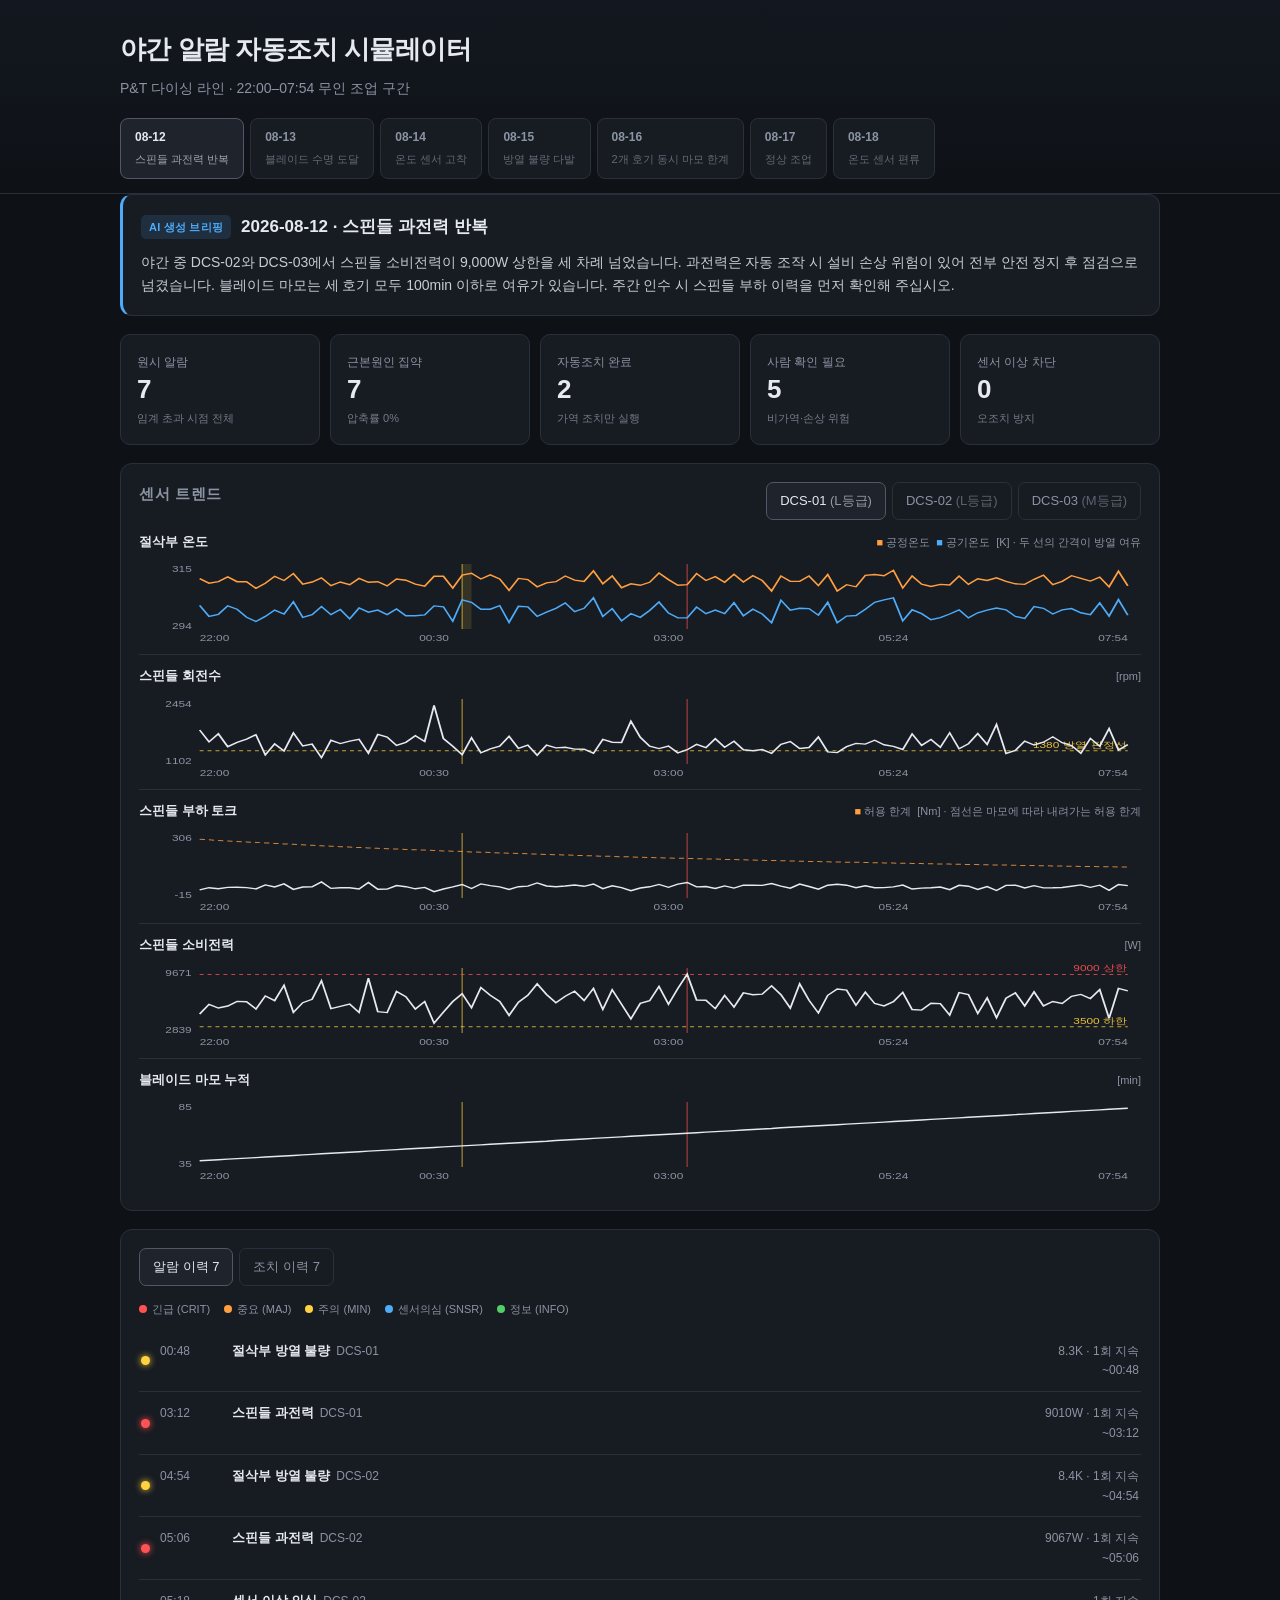
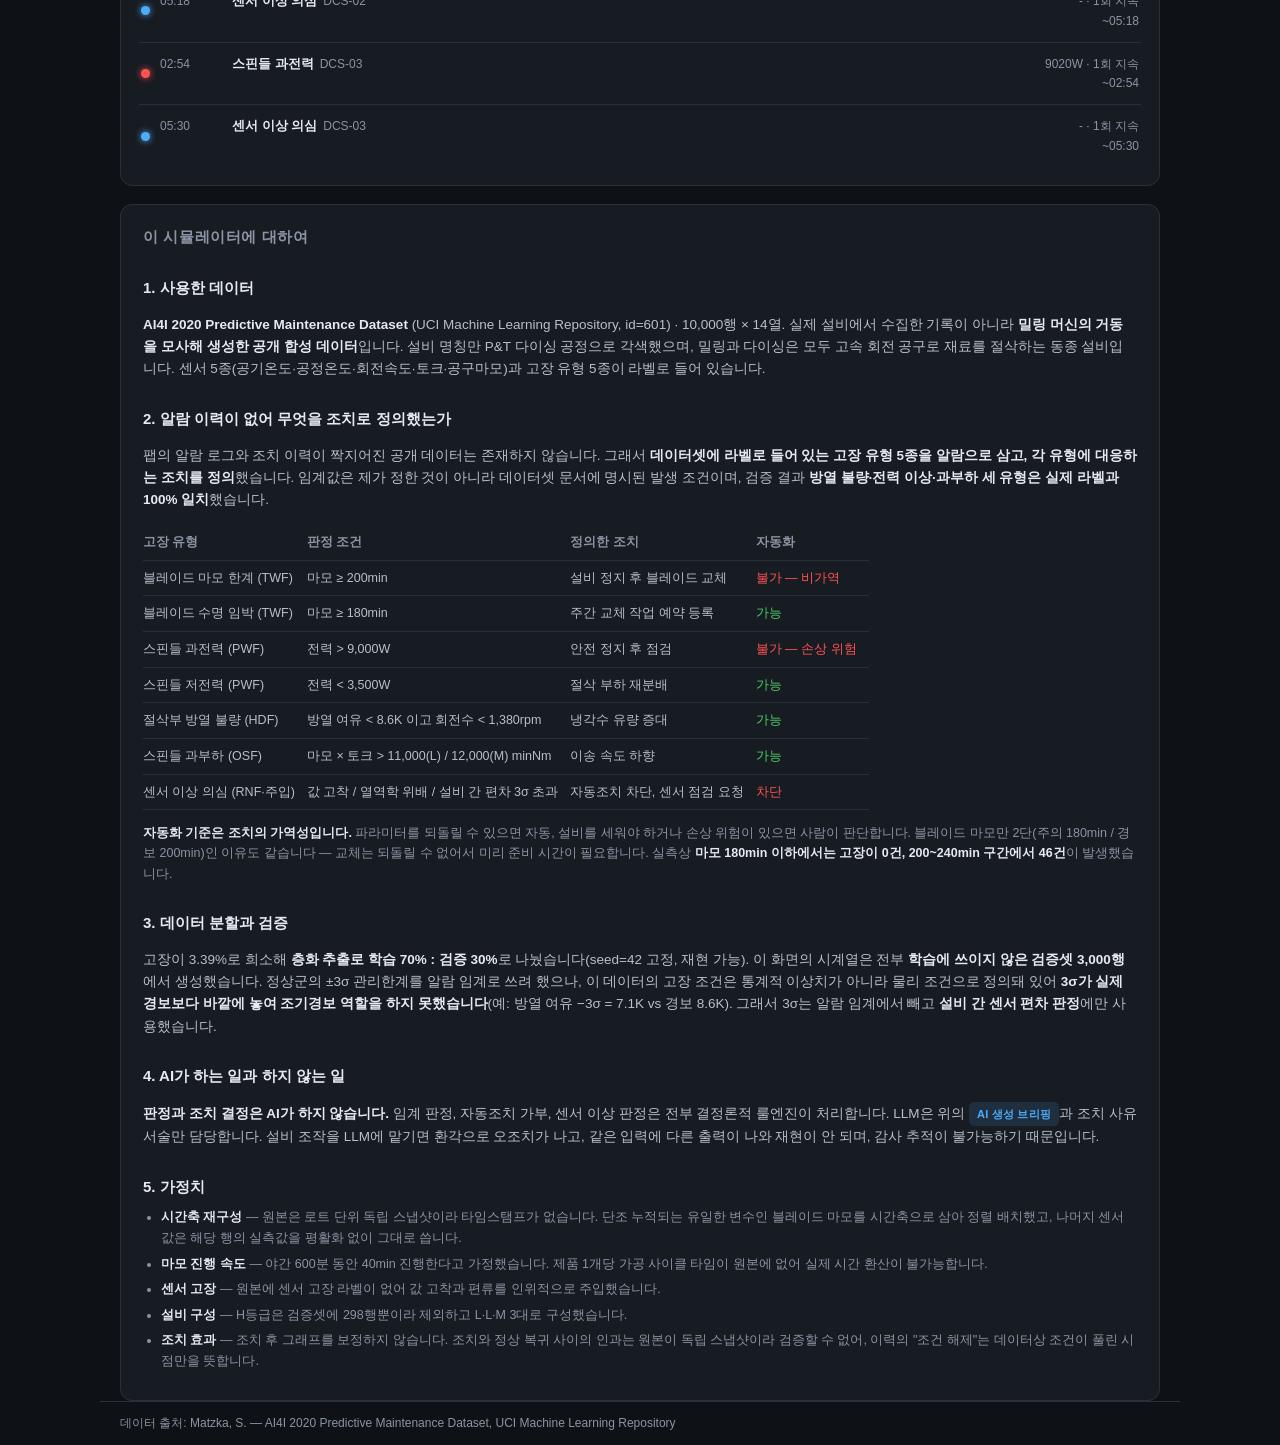
==== index.html @ 46c306fb "야간 알람 자동조치 시뮬레이터: 판정 엔진 + 정적 웹 - AI4I 2020(UCI id=601) 검증셋 30%를 야간 시계열로 재구성 - 조건별 독립 채널 판정 -> 채터링 억제" ====
<!doctype html>
<html lang="ko">
<head>
<meta charset="utf-8">
<meta name="viewport" content="width=device-width, initial-scale=1">
<title>야간 알람 자동조치 시뮬레이터 — P&T 다이싱 라인</title>
<link rel="stylesheet" href="style.css">
</head>
<body>
<header>
  <div class="wrap">
    <h1>야간 알람 자동조치 시뮬레이터</h1>
    <p class="sub">P&amp;T 다이싱 라인 · 22:00–07:54 무인 조업 구간</p>
    <nav id="days" class="days"></nav>
  </div>
</header>

<main class="wrap">
  <section class="brief">
    <div class="brief-head"><span class="tag">AI 생성 브리핑</span><h2 id="title"></h2></div>
    <p id="brief"></p>
  </section>

  <section id="kpi" class="kpi"></section>

  <section class="panel">
    <div class="panel-head">
      <h3>센서 트렌드</h3>
      <nav id="eqps" class="tabs sm"></nav>
    </div>
    <div id="charts"></div>
  </section>

  <section class="panel">
    <nav id="logtabs" class="tabs">
      <button class="on" data-v="alarm">알람 이력 <span id="na"></span></button>
      <button data-v="action">조치 이력 <span id="nc"></span></button>
    </nav>
    <div id="log"></div>
  </section>

  <section class="notes">
    <h3>이 시뮬레이터에 대하여</h3>

    <h4>1. 사용한 데이터</h4>
    <p><b>AI4I 2020 Predictive Maintenance Dataset</b> (UCI Machine Learning Repository, id=601) · 10,000행 × 14열.
    실제 설비에서 수집한 기록이 아니라 <b>밀링 머신의 거동을 모사해 생성한 공개 합성 데이터</b>입니다.
    설비 명칭만 P&amp;T 다이싱 공정으로 각색했으며, 밀링과 다이싱은 모두 고속 회전 공구로 재료를 절삭하는 동종 설비입니다.
    센서 5종(공기온도·공정온도·회전속도·토크·공구마모)과 고장 유형 5종이 라벨로 들어 있습니다.</p>

    <h4>2. 알람 이력이 없어 무엇을 조치로 정의했는가</h4>
    <p>팹의 알람 로그와 조치 이력이 짝지어진 공개 데이터는 존재하지 않습니다. 그래서 <b>데이터셋에 라벨로 들어 있는 고장 유형 5종을 알람으로 삼고, 각 유형에 대응하는 조치를 정의</b>했습니다.
    임계값은 제가 정한 것이 아니라 데이터셋 문서에 명시된 발생 조건이며, 검증 결과 <b>방열 불량·전력 이상·과부하 세 유형은 실제 라벨과 100% 일치</b>했습니다.</p>
    <table class="tb">
      <tr><th>고장 유형</th><th>판정 조건</th><th>정의한 조치</th><th>자동화</th></tr>
      <tr><td>블레이드 마모 한계 (TWF)</td><td>마모 ≥ 200min</td><td>설비 정지 후 블레이드 교체</td><td class="no">불가 — 비가역</td></tr>
      <tr><td>블레이드 수명 임박 (TWF)</td><td>마모 ≥ 180min</td><td>주간 교체 작업 예약 등록</td><td class="ok">가능</td></tr>
      <tr><td>스핀들 과전력 (PWF)</td><td>전력 &gt; 9,000W</td><td>안전 정지 후 점검</td><td class="no">불가 — 손상 위험</td></tr>
      <tr><td>스핀들 저전력 (PWF)</td><td>전력 &lt; 3,500W</td><td>절삭 부하 재분배</td><td class="ok">가능</td></tr>
      <tr><td>절삭부 방열 불량 (HDF)</td><td>방열 여유 &lt; 8.6K 이고 회전수 &lt; 1,380rpm</td><td>냉각수 유량 증대</td><td class="ok">가능</td></tr>
      <tr><td>스핀들 과부하 (OSF)</td><td>마모 × 토크 &gt; 11,000(L) / 12,000(M) minNm</td><td>이송 속도 하향</td><td class="ok">가능</td></tr>
      <tr><td>센서 이상 의심 (RNF·주입)</td><td>값 고착 / 열역학 위배 / 설비 간 편차 3σ 초과</td><td>자동조치 차단, 센서 점검 요청</td><td class="no">차단</td></tr>
    </table>
    <p class="small"><b>자동화 기준은 조치의 가역성입니다.</b> 파라미터를 되돌릴 수 있으면 자동, 설비를 세워야 하거나 손상 위험이 있으면 사람이 판단합니다.
    블레이드 마모만 2단(주의 180min / 경보 200min)인 이유도 같습니다 — 교체는 되돌릴 수 없어서 미리 준비 시간이 필요합니다.
    실측상 <b>마모 180min 이하에서는 고장이 0건, 200~240min 구간에서 46건</b>이 발생했습니다.</p>

    <h4>3. 데이터 분할과 검증</h4>
    <p>고장이 3.39%로 희소해 <b>층화 추출로 학습 70% : 검증 30%</b>로 나눴습니다(seed=42 고정, 재현 가능).
    이 화면의 시계열은 전부 <b>학습에 쓰이지 않은 검증셋 3,000행</b>에서 생성했습니다.
    정상군의 ±3σ 관리한계를 알람 임계로 쓰려 했으나, 이 데이터의 고장 조건은 통계적 이상치가 아니라 물리 조건으로 정의돼 있어
    <b>3σ가 실제 경보보다 바깥에 놓여 조기경보 역할을 하지 못했습니다</b>(예: 방열 여유 −3σ = 7.1K vs 경보 8.6K).
    그래서 3σ는 알람 임계에서 빼고 <b>설비 간 센서 편차 판정</b>에만 사용했습니다.</p>

    <h4>4. AI가 하는 일과 하지 않는 일</h4>
    <p><b>판정과 조치 결정은 AI가 하지 않습니다.</b> 임계 판정, 자동조치 가부, 센서 이상 판정은 전부 결정론적 룰엔진이 처리합니다.
    LLM은 위의 <span class="tag sm">AI 생성 브리핑</span>과 조치 사유 서술만 담당합니다.
    설비 조작을 LLM에 맡기면 환각으로 오조치가 나고, 같은 입력에 다른 출력이 나와 재현이 안 되며, 감사 추적이 불가능하기 때문입니다.</p>

    <h4>5. 가정치</h4>
    <ul class="small">
      <li><b>시간축 재구성</b> — 원본은 로트 단위 독립 스냅샷이라 타임스탬프가 없습니다. 단조 누적되는 유일한 변수인 블레이드 마모를 시간축으로 삼아 정렬 배치했고, 나머지 센서값은 해당 행의 실측값을 평활화 없이 그대로 씁니다.</li>
      <li><b>마모 진행 속도</b> — 야간 600분 동안 40min 진행한다고 가정했습니다. 제품 1개당 가공 사이클 타임이 원본에 없어 실제 시간 환산이 불가능합니다.</li>
      <li><b>센서 고장</b> — 원본에 센서 고장 라벨이 없어 값 고착과 편류를 인위적으로 주입했습니다.</li>
      <li><b>설비 구성</b> — H등급은 검증셋에 298행뿐이라 제외하고 L·L·M 3대로 구성했습니다.</li>
      <li><b>조치 효과</b> — 조치 후 그래프를 보정하지 않습니다. 조치와 정상 복귀 사이의 인과는 원본이 독립 스냅샷이라 검증할 수 없어, 이력의 "조건 해제"는 데이터상 조건이 풀린 시점만을 뜻합니다.</li>
    </ul>
  </section>
</main>

<footer class="wrap"><p>데이터 출처: Matzka, S. — AI4I 2020 Predictive Maintenance Dataset, UCI Machine Learning Repository</p></footer>
<script src="data.js"></script>
<script src="app.js"></script>
</body>
</html>
---- style.css ----
*,*::before,*::after{box-sizing:border-box}
:root{
  --bg:#0e1116; --card:#171b22; --card2:#1e232c; --line:#2a303b;
  --fg:#e6e9ef; --mut:#8b94a3;
  --crit:#ff5252; --maj:#ff9f40; --min:#ffd23f; --snsr:#4dabf7; --info:#51cf66;
}
body{margin:0;background:var(--bg);color:var(--fg);
  font:15px/1.65 -apple-system,BlinkMacSystemFont,"Apple SD Gothic Neo","Pretendard","Malgun Gothic",sans-serif;
  -webkit-font-smoothing:antialiased}
.wrap{max-width:1080px;margin:0 auto;padding:0 20px}
header{border-bottom:1px solid var(--line);padding:28px 0 0;background:linear-gradient(180deg,#131820,var(--bg))}
h1{margin:0;font-size:26px;letter-spacing:-.02em}
.sub{margin:6px 0 18px;color:var(--mut);font-size:14px}
h2{margin:0;font-size:17px}
h3{margin:0 0 14px;font-size:15px;color:var(--mut);font-weight:600;letter-spacing:.04em}
h4{margin:26px 0 8px;font-size:15px}

/* 날짜 선택 */
.days{display:flex;gap:6px;overflow-x:auto;padding-bottom:14px;scrollbar-width:none}
.days::-webkit-scrollbar{display:none}
.days button{flex:0 0 auto;background:var(--card);border:1px solid var(--line);color:var(--mut);
  padding:9px 14px;border-radius:8px;cursor:pointer;font:inherit;font-size:13px;transition:.12s;text-align:left}
.days button:hover{border-color:#3d4553;color:var(--fg)}
.days button.on{background:var(--card2);border-color:#556;color:var(--fg)}
.days button b{display:block;font-size:12px;font-weight:600}
.days button span{font-size:11px;opacity:.65}

main{padding:24px 0 60px}
.panel{background:var(--card);border:1px solid var(--line);border-radius:12px;padding:18px;margin-bottom:18px}
.panel-head{display:flex;justify-content:space-between;align-items:flex-start;gap:12px;flex-wrap:wrap}

/* 브리핑 */
.brief{background:var(--card);border:1px solid var(--line);border-left:3px solid var(--snsr);
  border-radius:12px;padding:18px;margin-bottom:18px}
.brief-head{display:flex;align-items:center;gap:10px;margin-bottom:10px;flex-wrap:wrap}
.tag{background:rgba(77,171,247,.14);color:var(--snsr);font-size:11px;font-weight:600;
  padding:3px 8px;border-radius:5px;letter-spacing:.02em;white-space:nowrap}
.tag.sm{display:inline-block;vertical-align:middle}
.brief p{margin:0;color:#c7ccd6;font-size:14px}

/* KPI */
.kpi{display:grid;grid-template-columns:repeat(auto-fit,minmax(150px,1fr));gap:10px;margin-bottom:18px}
.kpi div{background:var(--card);border:1px solid var(--line);border-radius:10px;padding:14px 16px}
.kpi b{display:block;font-size:26px;font-weight:650;letter-spacing:-.02em;line-height:1.2}
.kpi span{font-size:12px;color:var(--mut)}
.kpi small{font-size:11px;color:var(--mut);opacity:.8}

/* 탭 */
.tabs{display:flex;gap:6px;flex-wrap:wrap;margin-bottom:14px}
.tabs button{background:transparent;border:1px solid var(--line);color:var(--mut);padding:7px 13px;
  border-radius:7px;cursor:pointer;font:inherit;font-size:13px;transition:.12s}
.tabs button:hover{color:var(--fg)}
.tabs button.on{background:var(--card2);border-color:#556;color:var(--fg)}
.tabs.sm{margin:0}

/* 차트 */
.ch{margin-bottom:6px;padding:10px 0 4px;border-top:1px solid var(--line)}
.ch:first-child{border-top:none}
.ch-head{display:flex;justify-content:space-between;align-items:baseline;gap:10px;margin-bottom:4px}
.ch-head b{font-size:13px;font-weight:600}
.ch-head em{font-style:normal;font-size:11px;color:var(--mut)}
.ch svg{display:block;width:100%;height:auto}

/* 이력 */
.row{display:grid;grid-template-columns:auto 62px 1fr auto;gap:10px;align-items:baseline;
  padding:10px 2px;border-bottom:1px solid var(--line);font-size:13px}
.row:last-child{border-bottom:none}
.led{width:9px;height:9px;border-radius:50%;align-self:center;box-shadow:0 0 7px currentColor}
.led.CRIT{background:var(--crit);color:var(--crit)}
.led.MAJ{background:var(--maj);color:var(--maj)}
.led.MIN{background:var(--min);color:var(--min)}
.led.SNSR{background:var(--snsr);color:var(--snsr)}
.led.INFO{background:var(--info);color:var(--info)}
.tm{color:var(--mut);font-variant-numeric:tabular-nums;font-size:12px}
.row .t b{font-weight:600}
.row .t i{font-style:normal;color:var(--mut);font-size:12px;margin-left:6px}
.row .t p{margin:3px 0 0;color:var(--mut);font-size:12px}
.row .r{text-align:right;font-size:12px;color:var(--mut);white-space:nowrap}
.pill{display:inline-block;padding:2px 7px;border-radius:5px;font-size:11px;font-weight:600}
.pill.auto{background:rgba(81,207,102,.14);color:var(--info)}
.pill.man{background:rgba(255,82,82,.14);color:var(--crit)}
.pill.blk{background:rgba(77,171,247,.14);color:var(--snsr)}
.legend{display:flex;gap:14px;flex-wrap:wrap;font-size:11px;color:var(--mut);margin-bottom:12px}
.legend i{display:inline-block;width:8px;height:8px;border-radius:50%;margin-right:5px}

/* 설명 */
.notes{background:var(--card);border:1px solid var(--line);border-radius:12px;padding:20px 22px}
.notes p{color:#b9bfca;font-size:13.5px}
.notes b{color:var(--fg)}
.small{font-size:12.5px !important;color:var(--mut) !important}
.notes ul{padding-left:18px;margin:8px 0}
.notes li{margin-bottom:5px}
.tb{width:100%;border-collapse:collapse;font-size:12.5px;margin:10px 0;display:block;overflow-x:auto;white-space:nowrap}
.tb th{text-align:left;color:var(--mut);font-weight:600;border-bottom:1px solid var(--line);padding:7px 12px 7px 0}
.tb td{padding:7px 12px 7px 0;border-bottom:1px solid var(--line);color:#b9bfca}
.tb .ok{color:var(--info)}
.tb .no{color:var(--crit)}
footer{border-top:1px solid var(--line);padding:18px 0;color:var(--mut);font-size:12px}
@media(max-width:640px){
  .wrap{padding:0 14px} h1{font-size:21px}
  .row{grid-template-columns:auto 52px 1fr;gap:8px}
  .row .r{grid-column:2/4;text-align:left;margin-top:2px}
}
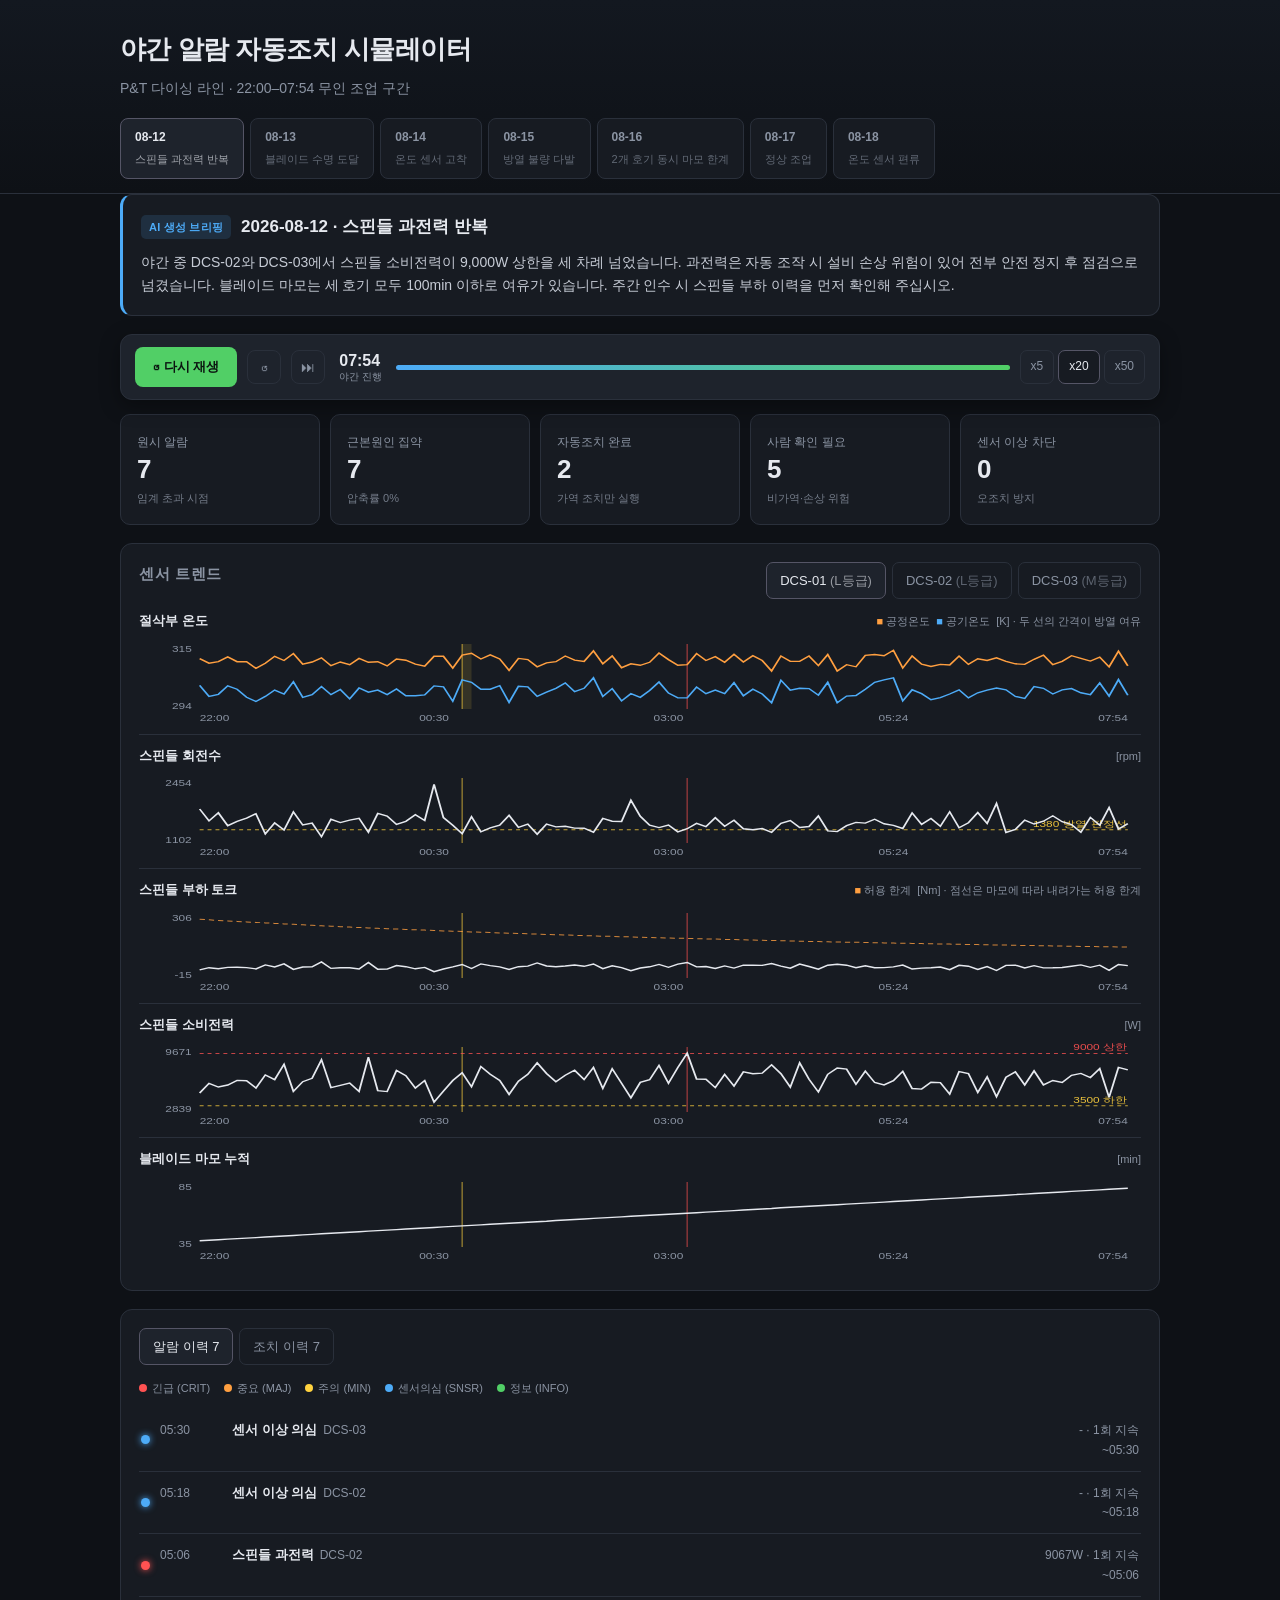
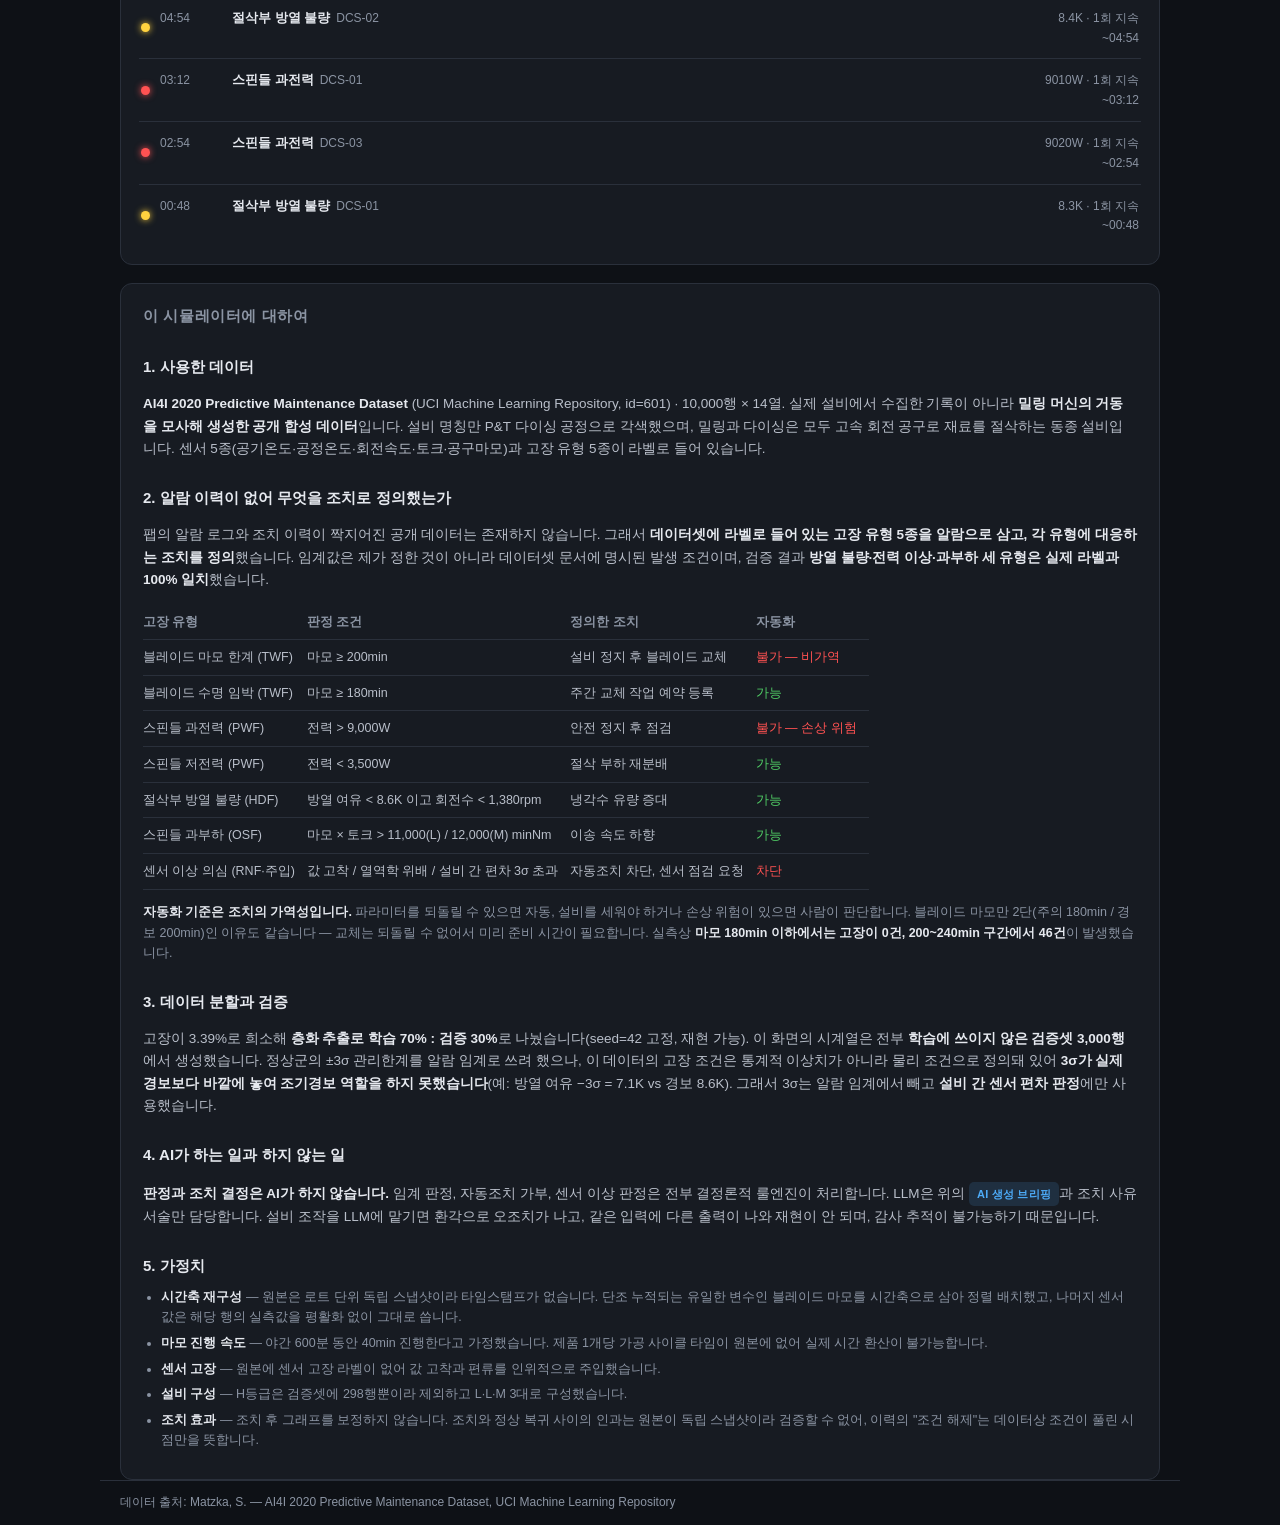
==== commit 0a7ee4f9: "야간 재생 시뮬레이터: 배속 재생 + 사람 판단 대기 정지 - 재생 컨트롤(x5/x20/x50), 시간 커서, 진행바 추가 - 차트를 커서 시점까지만 그려 실시간 진행을 표현 - " ====
--- a/index.html
+++ b/index.html
@@ -20,6 +20,17 @@
     <div class="brief-head"><span class="tag">AI 생성 브리핑</span><h2 id="title"></h2></div>
     <p id="brief"></p>
   </section>
+
+  <section class="bar">
+    <button id="play" class="play">▶ 재생</button>
+    <button id="rst" class="mini" title="처음으로">↺</button>
+    <button id="end" class="mini" title="끝으로">⏭</button>
+    <div class="clock"><b id="clock">22:00</b><span>야간 진행</span></div>
+    <div class="track"><i id="prog"></i></div>
+    <nav id="spd" class="spd"></nav>
+  </section>
+
+  <div id="hold" class="hold"></div>
 
   <section id="kpi" class="kpi"></section>
 
--- a/style.css
+++ b/style.css
@@ -101,3 +101,41 @@
   .row{grid-template-columns:auto 52px 1fr;gap:8px}
   .row .r{grid-column:2/4;text-align:left;margin-top:2px}
 }
+
+/* 재생 컨트롤 */
+.bar{position:sticky;top:0;z-index:20;display:flex;align-items:center;gap:10px;flex-wrap:wrap;
+  background:var(--card2);border:1px solid var(--line);border-radius:12px;padding:12px 14px;margin-bottom:14px;
+  box-shadow:0 6px 20px rgba(0,0,0,.35)}
+.play{background:var(--info);color:#0b1410;border:none;padding:9px 18px;border-radius:8px;cursor:pointer;
+  font:inherit;font-size:13px;font-weight:700;transition:.12s;white-space:nowrap}
+.play:hover{filter:brightness(1.1)}
+.play.on{background:var(--maj);color:#1a1206}
+.mini{background:transparent;border:1px solid var(--line);color:var(--mut);width:34px;height:34px;
+  border-radius:8px;cursor:pointer;font-size:14px;transition:.12s}
+.mini:hover{color:var(--fg);border-color:#556}
+.clock{display:flex;flex-direction:column;line-height:1.15;padding:0 4px}
+.clock b{font-size:16px;font-variant-numeric:tabular-nums}
+.clock span{font-size:10px;color:var(--mut)}
+.track{flex:1;min-width:120px;height:5px;background:#0d1117;border-radius:3px;overflow:hidden}
+.track i{display:block;height:100%;width:100%;background:linear-gradient(90deg,var(--snsr),var(--info));transition:width .12s linear}
+.spd{display:flex;gap:4px}
+.spd button{background:transparent;border:1px solid var(--line);color:var(--mut);padding:6px 10px;
+  border-radius:7px;cursor:pointer;font:inherit;font-size:12px;transition:.12s}
+.spd button.on{background:var(--card);border-color:#556;color:var(--fg)}
+
+/* 사람 판단 대기 */
+.hold{display:none}
+.hold.show{display:block;margin-bottom:14px}
+.hold-in{background:rgba(255,82,82,.07);border:1px solid rgba(255,82,82,.4);border-radius:12px;padding:16px 18px;
+  animation:pop .18s ease-out}
+@keyframes pop{from{opacity:0;transform:translateY(-6px)}to{opacity:1;transform:none}}
+.hold-h{display:flex;align-items:center;gap:9px;flex-wrap:wrap;margin-bottom:8px;font-size:14px}
+.hold-in p{margin:4px 0;font-size:13px;color:#c7ccd6}
+.hold-in .why{color:var(--mut);font-size:12.5px}
+.hold-b{display:flex;gap:8px;margin-top:12px;flex-wrap:wrap}
+.hold-b button{background:var(--crit);color:#fff;border:none;padding:9px 16px;border-radius:8px;
+  cursor:pointer;font:inherit;font-size:13px;font-weight:600}
+.hold-b button.ghost{background:transparent;border:1px solid var(--line);color:var(--mut)}
+.hold-b button:hover{filter:brightness(1.12)}
+.empty{color:var(--mut);font-size:13px;padding:14px 2px;margin:0}
+@media(max-width:640px){.bar{gap:8px}.clock{order:-1}.track{order:9;flex-basis:100%}}
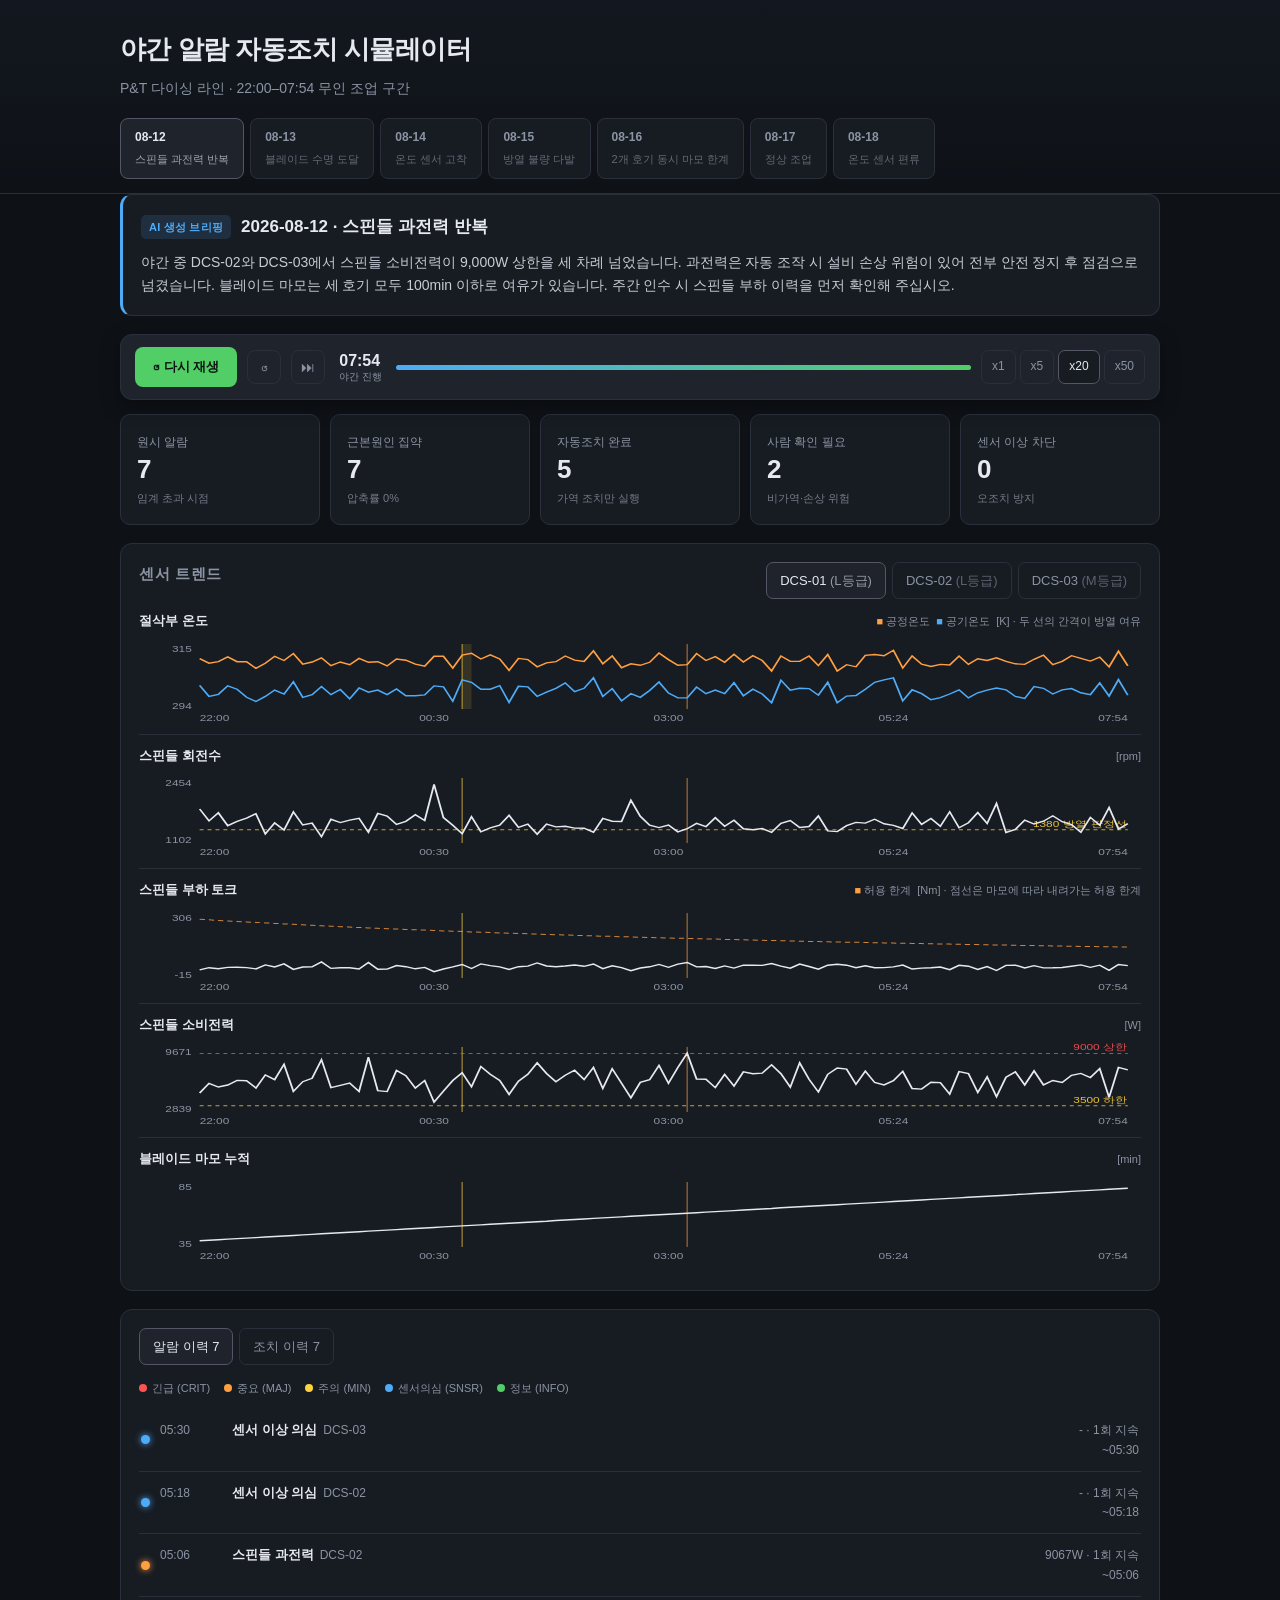
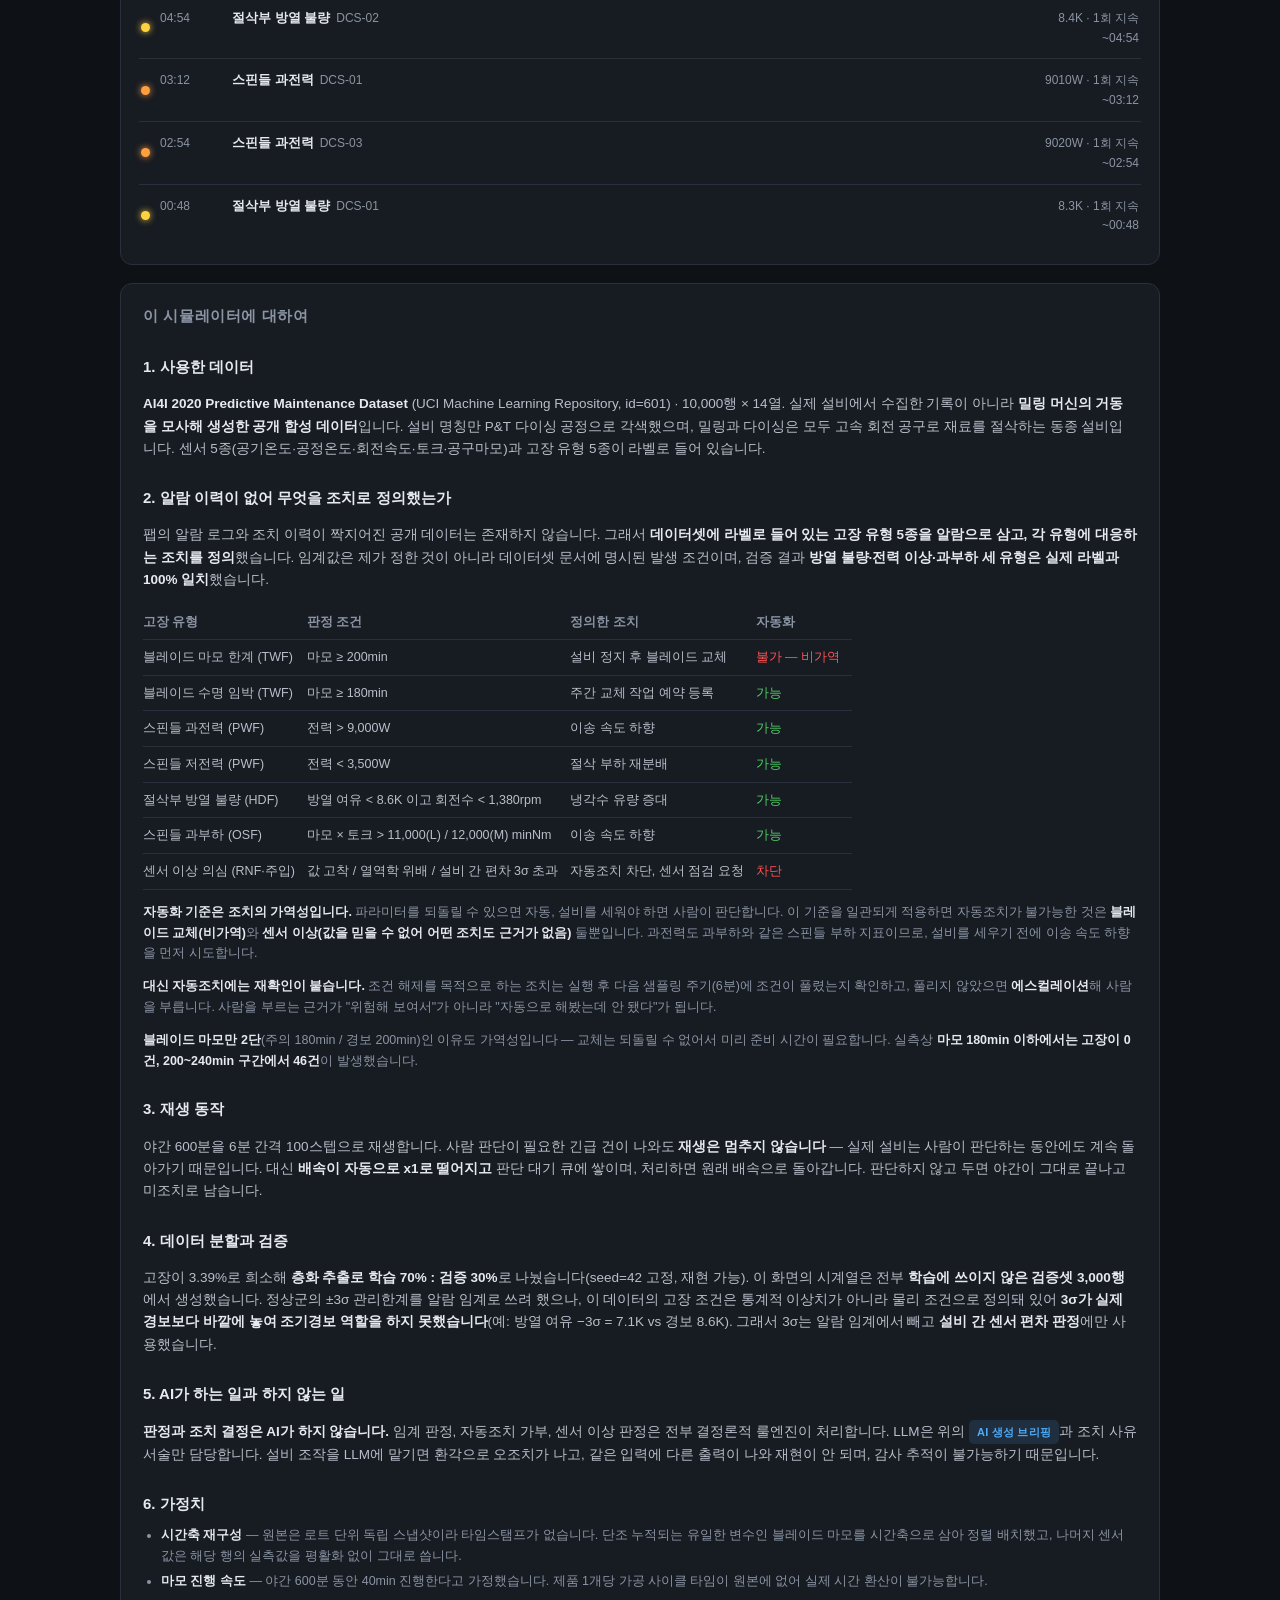
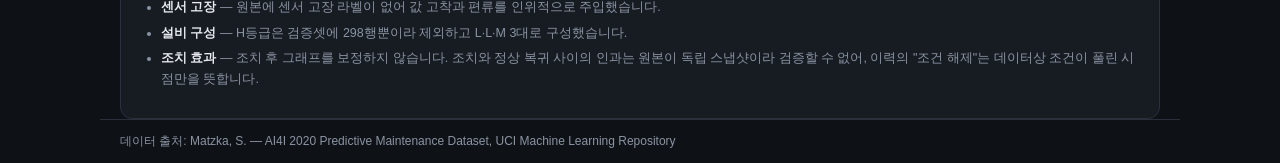
==== commit 0d44fb6a: "판단 대기 중에도 시간이 흐르도록 변경 + 과전력 자동조치 전환 - 사람 판단 대기 시 재생을 멈추지 않고 배속만 x1로 강등, 처리하면 원래 배속 복귀 - 배속 x1 추가, 판단" ====
--- a/index.html
+++ b/index.html
@@ -4,7 +4,7 @@
 <meta charset="utf-8">
 <meta name="viewport" content="width=device-width, initial-scale=1">
 <title>야간 알람 자동조치 시뮬레이터 — P&T 다이싱 라인</title>
-<link rel="stylesheet" href="style.css">
+<link rel="stylesheet" href="style.css?v=1787179792">
 </head>
 <body>
 <header>
@@ -21,11 +21,11 @@
     <p id="brief"></p>
   </section>
 
-  <section class="bar">
+  <section class="bar" id="bar">
     <button id="play" class="play">▶ 재생</button>
     <button id="rst" class="mini" title="처음으로">↺</button>
     <button id="end" class="mini" title="끝으로">⏭</button>
-    <div class="clock"><b id="clock">22:00</b><span>야간 진행</span></div>
+    <div class="clock"><b id="clock">22:00</b><span id="slow">야간 진행</span></div>
     <div class="track"><i id="prog"></i></div>
     <nav id="spd" class="spd"></nav>
   </section>
@@ -66,29 +66,39 @@
       <tr><th>고장 유형</th><th>판정 조건</th><th>정의한 조치</th><th>자동화</th></tr>
       <tr><td>블레이드 마모 한계 (TWF)</td><td>마모 ≥ 200min</td><td>설비 정지 후 블레이드 교체</td><td class="no">불가 — 비가역</td></tr>
       <tr><td>블레이드 수명 임박 (TWF)</td><td>마모 ≥ 180min</td><td>주간 교체 작업 예약 등록</td><td class="ok">가능</td></tr>
-      <tr><td>스핀들 과전력 (PWF)</td><td>전력 &gt; 9,000W</td><td>안전 정지 후 점검</td><td class="no">불가 — 손상 위험</td></tr>
+      <tr><td>스핀들 과전력 (PWF)</td><td>전력 &gt; 9,000W</td><td>이송 속도 하향</td><td class="ok">가능</td></tr>
       <tr><td>스핀들 저전력 (PWF)</td><td>전력 &lt; 3,500W</td><td>절삭 부하 재분배</td><td class="ok">가능</td></tr>
       <tr><td>절삭부 방열 불량 (HDF)</td><td>방열 여유 &lt; 8.6K 이고 회전수 &lt; 1,380rpm</td><td>냉각수 유량 증대</td><td class="ok">가능</td></tr>
       <tr><td>스핀들 과부하 (OSF)</td><td>마모 × 토크 &gt; 11,000(L) / 12,000(M) minNm</td><td>이송 속도 하향</td><td class="ok">가능</td></tr>
       <tr><td>센서 이상 의심 (RNF·주입)</td><td>값 고착 / 열역학 위배 / 설비 간 편차 3σ 초과</td><td>자동조치 차단, 센서 점검 요청</td><td class="no">차단</td></tr>
     </table>
-    <p class="small"><b>자동화 기준은 조치의 가역성입니다.</b> 파라미터를 되돌릴 수 있으면 자동, 설비를 세워야 하거나 손상 위험이 있으면 사람이 판단합니다.
-    블레이드 마모만 2단(주의 180min / 경보 200min)인 이유도 같습니다 — 교체는 되돌릴 수 없어서 미리 준비 시간이 필요합니다.
+    <p class="small"><b>자동화 기준은 조치의 가역성입니다.</b> 파라미터를 되돌릴 수 있으면 자동, 설비를 세워야 하면 사람이 판단합니다.
+    이 기준을 일관되게 적용하면 자동조치가 불가능한 것은 <b>블레이드 교체(비가역)</b>와 <b>센서 이상(값을 믿을 수 없어 어떤 조치도 근거가 없음)</b> 둘뿐입니다.
+    과전력도 과부하와 같은 스핀들 부하 지표이므로, 설비를 세우기 전에 이송 속도 하향을 먼저 시도합니다.</p>
+    <p class="small"><b>대신 자동조치에는 재확인이 붙습니다.</b> 조건 해제를 목적으로 하는 조치는 실행 후 다음 샘플링 주기(6분)에 조건이 풀렸는지 확인하고,
+    풀리지 않았으면 <b>에스컬레이션</b>해 사람을 부릅니다. 사람을 부르는 근거가 "위험해 보여서"가 아니라 "자동으로 해봤는데 안 됐다"가 됩니다.</p>
+    <p class="small">
+<b>블레이드 마모만 2단</b>(주의 180min / 경보 200min)인 이유도 가역성입니다 — 교체는 되돌릴 수 없어서 미리 준비 시간이 필요합니다.
     실측상 <b>마모 180min 이하에서는 고장이 0건, 200~240min 구간에서 46건</b>이 발생했습니다.</p>
 
-    <h4>3. 데이터 분할과 검증</h4>
+    <h4>3. 재생 동작</h4>
+    <p>야간 600분을 6분 간격 100스텝으로 재생합니다. 사람 판단이 필요한 긴급 건이 나와도 <b>재생은 멈추지 않습니다</b> —
+    실제 설비는 사람이 판단하는 동안에도 계속 돌아가기 때문입니다. 대신 <b>배속이 자동으로 x1로 떨어지고</b> 판단 대기 큐에 쌓이며,
+    처리하면 원래 배속으로 돌아갑니다. 판단하지 않고 두면 야간이 그대로 끝나고 미조치로 남습니다.</p>
+
+    <h4>4. 데이터 분할과 검증</h4>
     <p>고장이 3.39%로 희소해 <b>층화 추출로 학습 70% : 검증 30%</b>로 나눴습니다(seed=42 고정, 재현 가능).
     이 화면의 시계열은 전부 <b>학습에 쓰이지 않은 검증셋 3,000행</b>에서 생성했습니다.
     정상군의 ±3σ 관리한계를 알람 임계로 쓰려 했으나, 이 데이터의 고장 조건은 통계적 이상치가 아니라 물리 조건으로 정의돼 있어
     <b>3σ가 실제 경보보다 바깥에 놓여 조기경보 역할을 하지 못했습니다</b>(예: 방열 여유 −3σ = 7.1K vs 경보 8.6K).
     그래서 3σ는 알람 임계에서 빼고 <b>설비 간 센서 편차 판정</b>에만 사용했습니다.</p>
 
-    <h4>4. AI가 하는 일과 하지 않는 일</h4>
+    <h4>5. AI가 하는 일과 하지 않는 일</h4>
     <p><b>판정과 조치 결정은 AI가 하지 않습니다.</b> 임계 판정, 자동조치 가부, 센서 이상 판정은 전부 결정론적 룰엔진이 처리합니다.
     LLM은 위의 <span class="tag sm">AI 생성 브리핑</span>과 조치 사유 서술만 담당합니다.
     설비 조작을 LLM에 맡기면 환각으로 오조치가 나고, 같은 입력에 다른 출력이 나와 재현이 안 되며, 감사 추적이 불가능하기 때문입니다.</p>
 
-    <h4>5. 가정치</h4>
+    <h4>6. 가정치</h4>
     <ul class="small">
       <li><b>시간축 재구성</b> — 원본은 로트 단위 독립 스냅샷이라 타임스탬프가 없습니다. 단조 누적되는 유일한 변수인 블레이드 마모를 시간축으로 삼아 정렬 배치했고, 나머지 센서값은 해당 행의 실측값을 평활화 없이 그대로 씁니다.</li>
       <li><b>마모 진행 속도</b> — 야간 600분 동안 40min 진행한다고 가정했습니다. 제품 1개당 가공 사이클 타임이 원본에 없어 실제 시간 환산이 불가능합니다.</li>
@@ -100,7 +110,7 @@
 </main>
 
 <footer class="wrap"><p>데이터 출처: Matzka, S. — AI4I 2020 Predictive Maintenance Dataset, UCI Machine Learning Repository</p></footer>
-<script src="data.js"></script>
-<script src="app.js"></script>
+<script src="data.js?v=1787179792"></script>
+<script src="app.js?v=1787179792"></script>
 </body>
 </html>
--- a/style.css
+++ b/style.css
@@ -139,3 +139,8 @@
 .hold-b button:hover{filter:brightness(1.12)}
 .empty{color:var(--mut);font-size:13px;padding:14px 2px;margin:0}
 @media(max-width:640px){.bar{gap:8px}.clock{order:-1}.track{order:9;flex-basis:100%}}
+
+/* 판단 대기 중 컨트롤 바 강조 */
+.bar.alert{border-color:rgba(255,82,82,.55);box-shadow:0 6px 20px rgba(255,82,82,.14)}
+.bar.alert .clock span{color:var(--crit)}
+.hold-in+.hold-in{margin-top:8px}
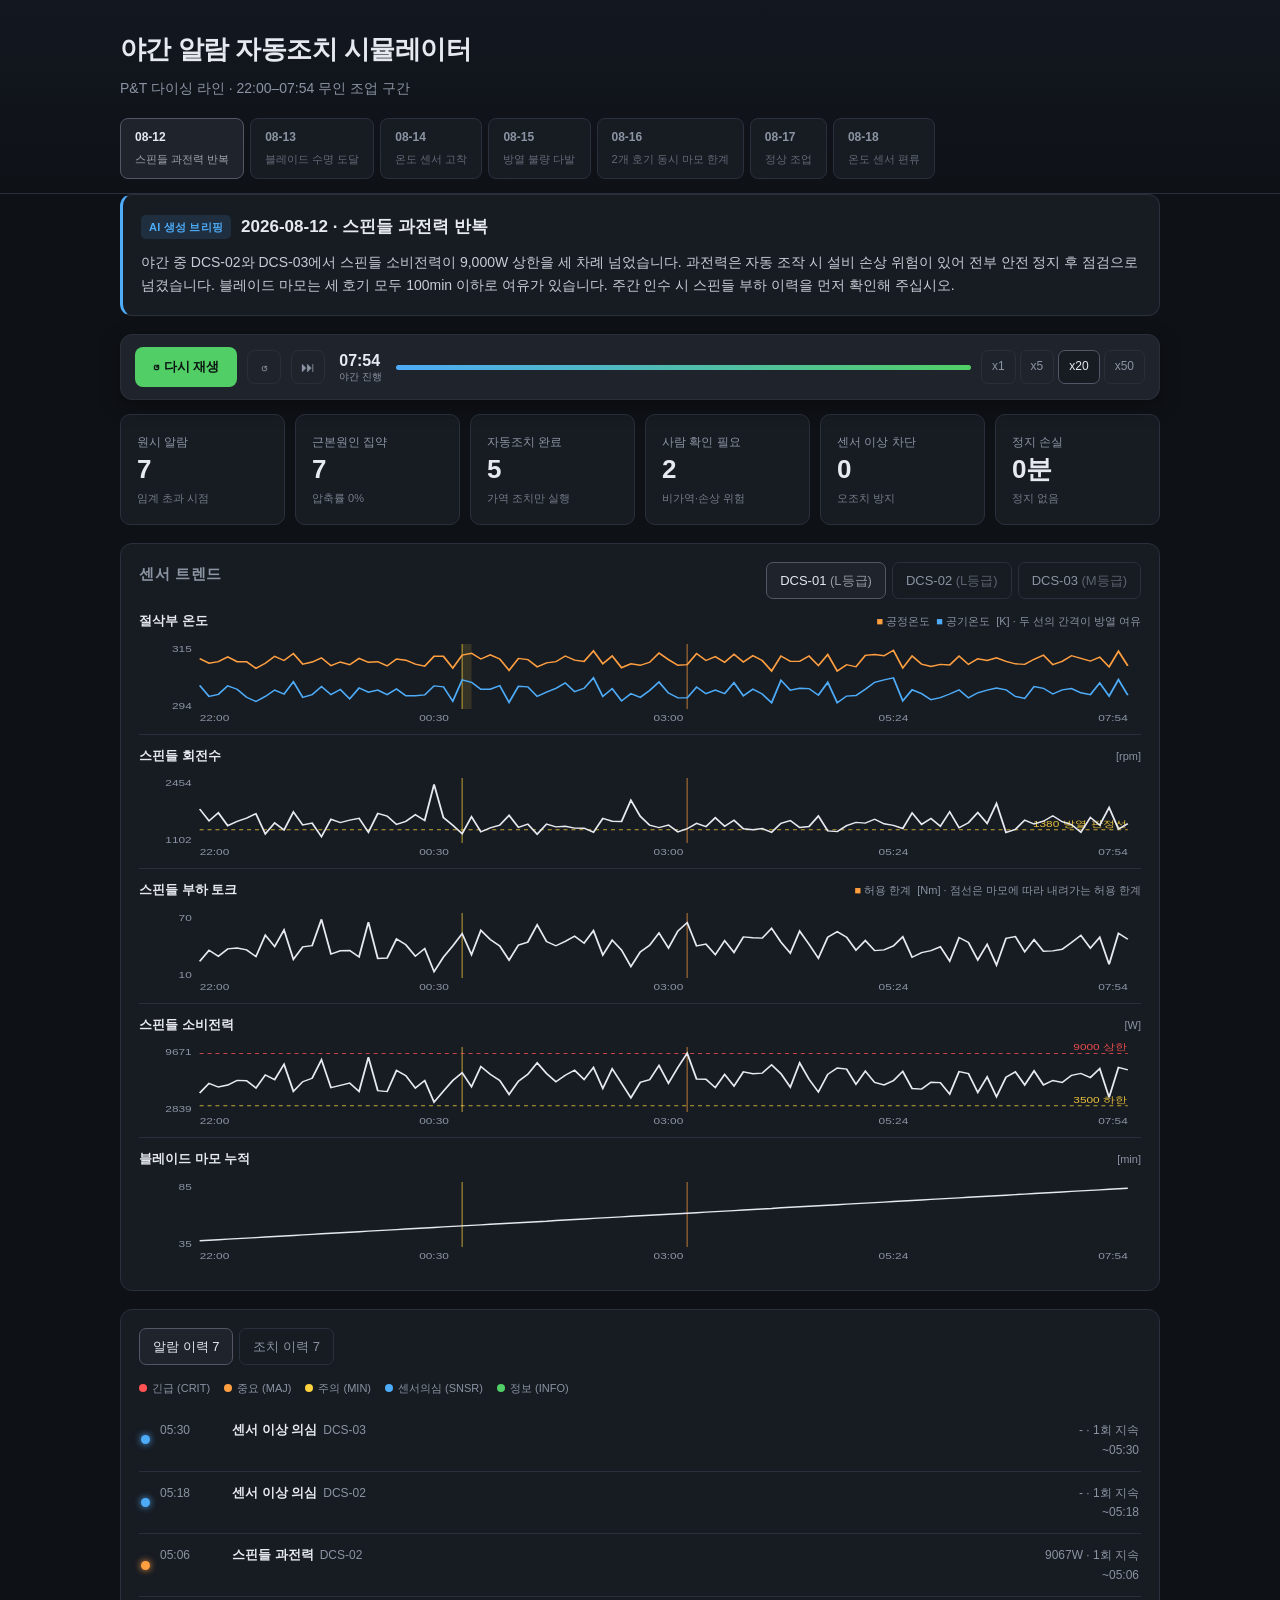
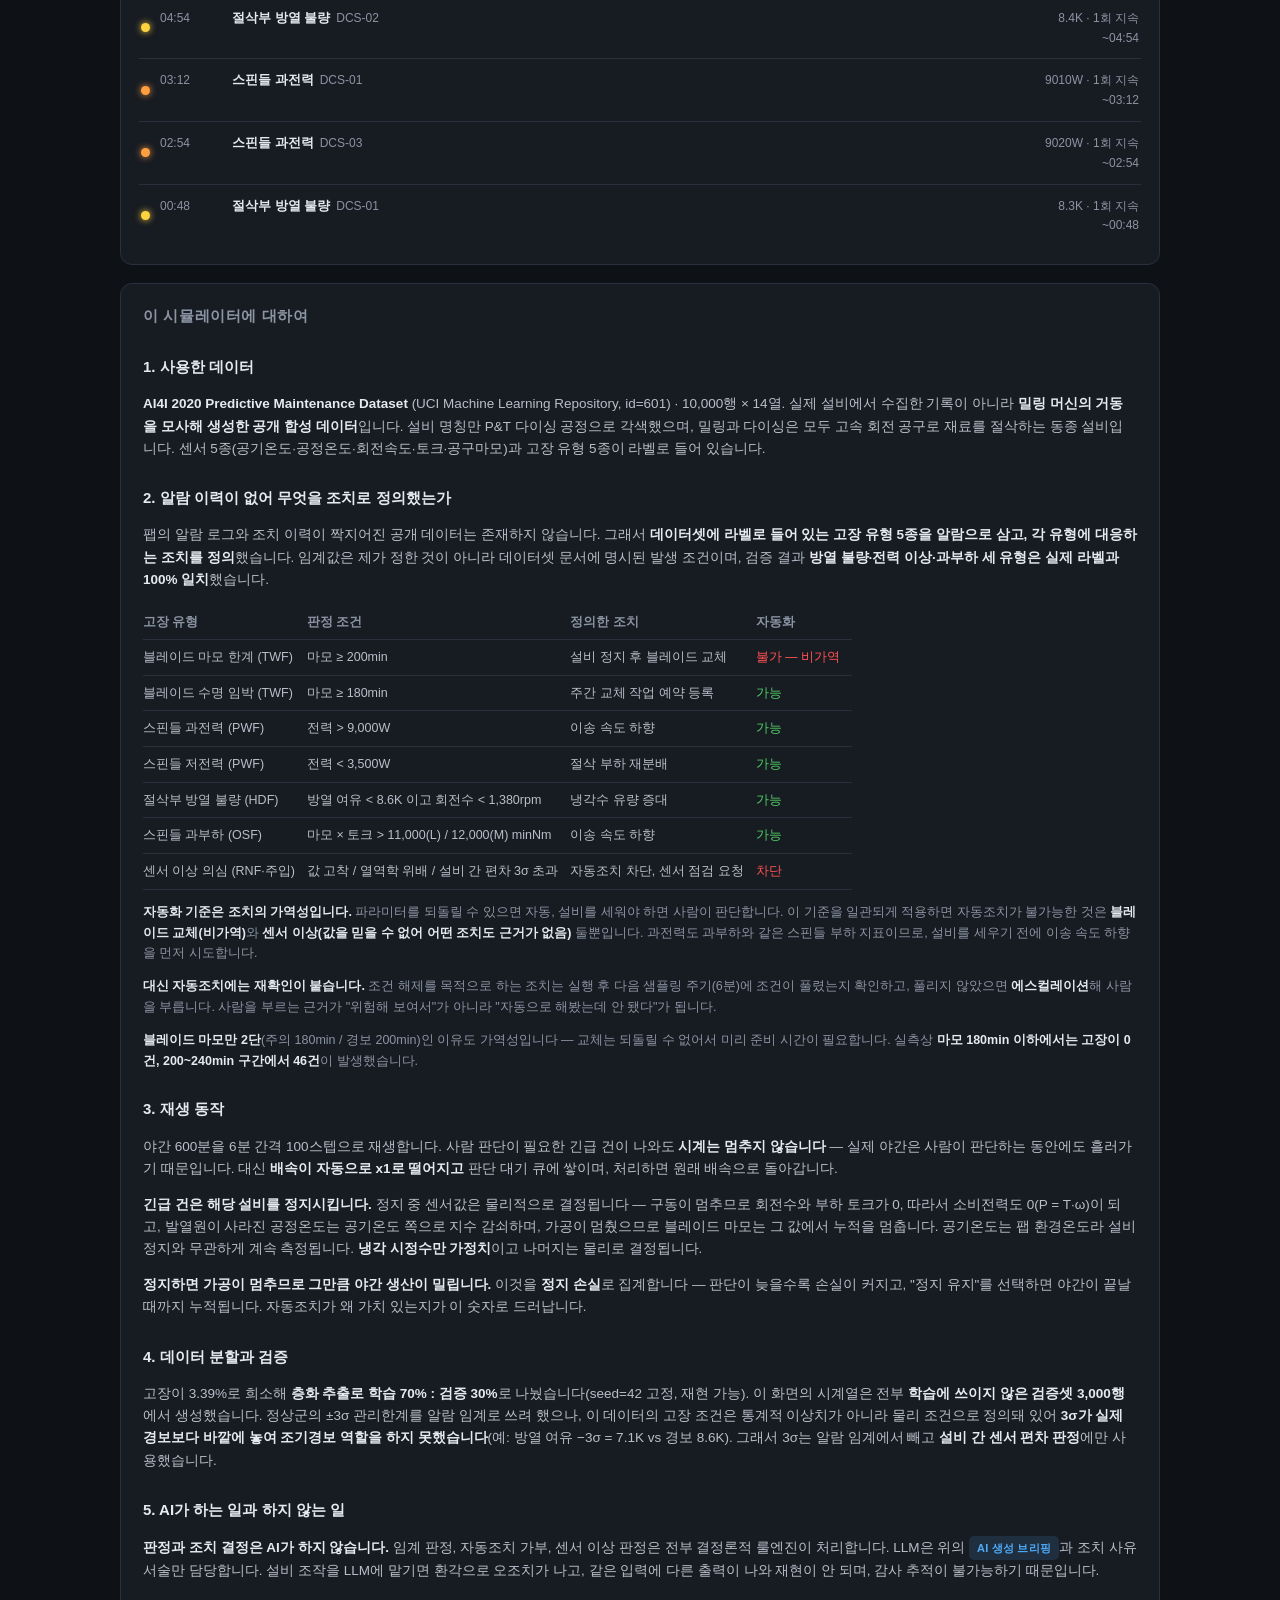
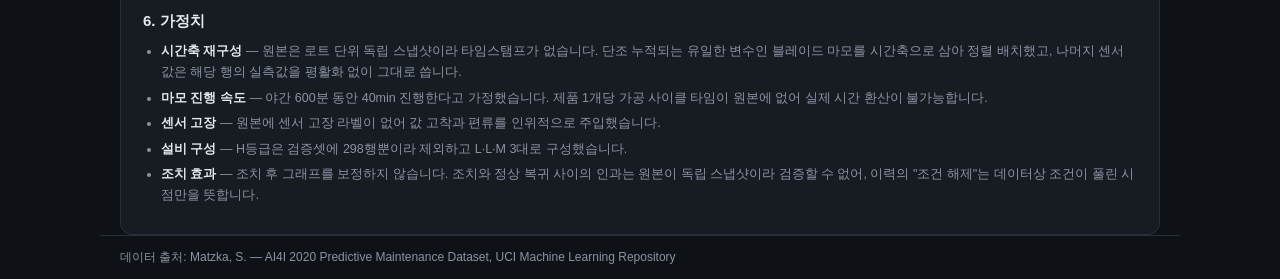
==== commit 0b88ef6d: "라인 정지 물리 거동 반영 + 정지 손실 집계 - 긴급 알람 발생 시 해당 설비를 정지시키고, 정지 중 센서값을 물리로 생성   회전수/토크/전력 0, 공정온도는 공기온도로 지수 " ====
--- a/index.html
+++ b/index.html
@@ -4,7 +4,7 @@
 <meta charset="utf-8">
 <meta name="viewport" content="width=device-width, initial-scale=1">
 <title>야간 알람 자동조치 시뮬레이터 — P&T 다이싱 라인</title>
-<link rel="stylesheet" href="style.css?v=1787179792">
+<link rel="stylesheet" href="style.css?v=1787180736">
 </head>
 <body>
 <header>
@@ -82,9 +82,17 @@
     실측상 <b>마모 180min 이하에서는 고장이 0건, 200~240min 구간에서 46건</b>이 발생했습니다.</p>
 
     <h4>3. 재생 동작</h4>
-    <p>야간 600분을 6분 간격 100스텝으로 재생합니다. 사람 판단이 필요한 긴급 건이 나와도 <b>재생은 멈추지 않습니다</b> —
-    실제 설비는 사람이 판단하는 동안에도 계속 돌아가기 때문입니다. 대신 <b>배속이 자동으로 x1로 떨어지고</b> 판단 대기 큐에 쌓이며,
-    처리하면 원래 배속으로 돌아갑니다. 판단하지 않고 두면 야간이 그대로 끝나고 미조치로 남습니다.</p>
+    <p>야간 600분을 6분 간격 100스텝으로 재생합니다. 사람 판단이 필요한 긴급 건이 나와도 <b>시계는 멈추지 않습니다</b> —
+    실제 야간은 사람이 판단하는 동안에도 흘러가기 때문입니다. 대신 <b>배속이 자동으로 x1로 떨어지고</b> 판단 대기 큐에 쌓이며,
+    처리하면 원래 배속으로 돌아갑니다.</p>
+    <p><b>긴급 건은 해당 설비를 정지시킵니다.</b> 정지 중 센서값은 물리적으로 결정됩니다 —
+    구동이 멈추므로 회전수와 부하 토크가 0, 따라서 소비전력도 0(P = T·ω)이 되고,
+    발열원이 사라진 공정온도는 공기온도 쪽으로 지수 감쇠하며, 가공이 멈췄으므로 블레이드 마모는 그 값에서 누적을 멈춥니다.
+    공기온도는 팹 환경온도라 설비 정지와 무관하게 계속 측정됩니다.
+    <b>냉각 시정수만 가정치</b>이고 나머지는 물리로 결정됩니다.</p>
+    <p><b>정지하면 가공이 멈추므로 그만큼 야간 생산이 밀립니다.</b> 이것을 <b>정지 손실</b>로 집계합니다 —
+    판단이 늦을수록 손실이 커지고, "정지 유지"를 선택하면 야간이 끝날 때까지 누적됩니다.
+    자동조치가 왜 가치 있는지가 이 숫자로 드러납니다.</p>
 
     <h4>4. 데이터 분할과 검증</h4>
     <p>고장이 3.39%로 희소해 <b>층화 추출로 학습 70% : 검증 30%</b>로 나눴습니다(seed=42 고정, 재현 가능).
@@ -110,7 +118,7 @@
 </main>
 
 <footer class="wrap"><p>데이터 출처: Matzka, S. — AI4I 2020 Predictive Maintenance Dataset, UCI Machine Learning Repository</p></footer>
-<script src="data.js?v=1787179792"></script>
-<script src="app.js?v=1787179792"></script>
+<script src="data.js?v=1787180736"></script>
+<script src="app.js?v=1787180736"></script>
 </body>
 </html>
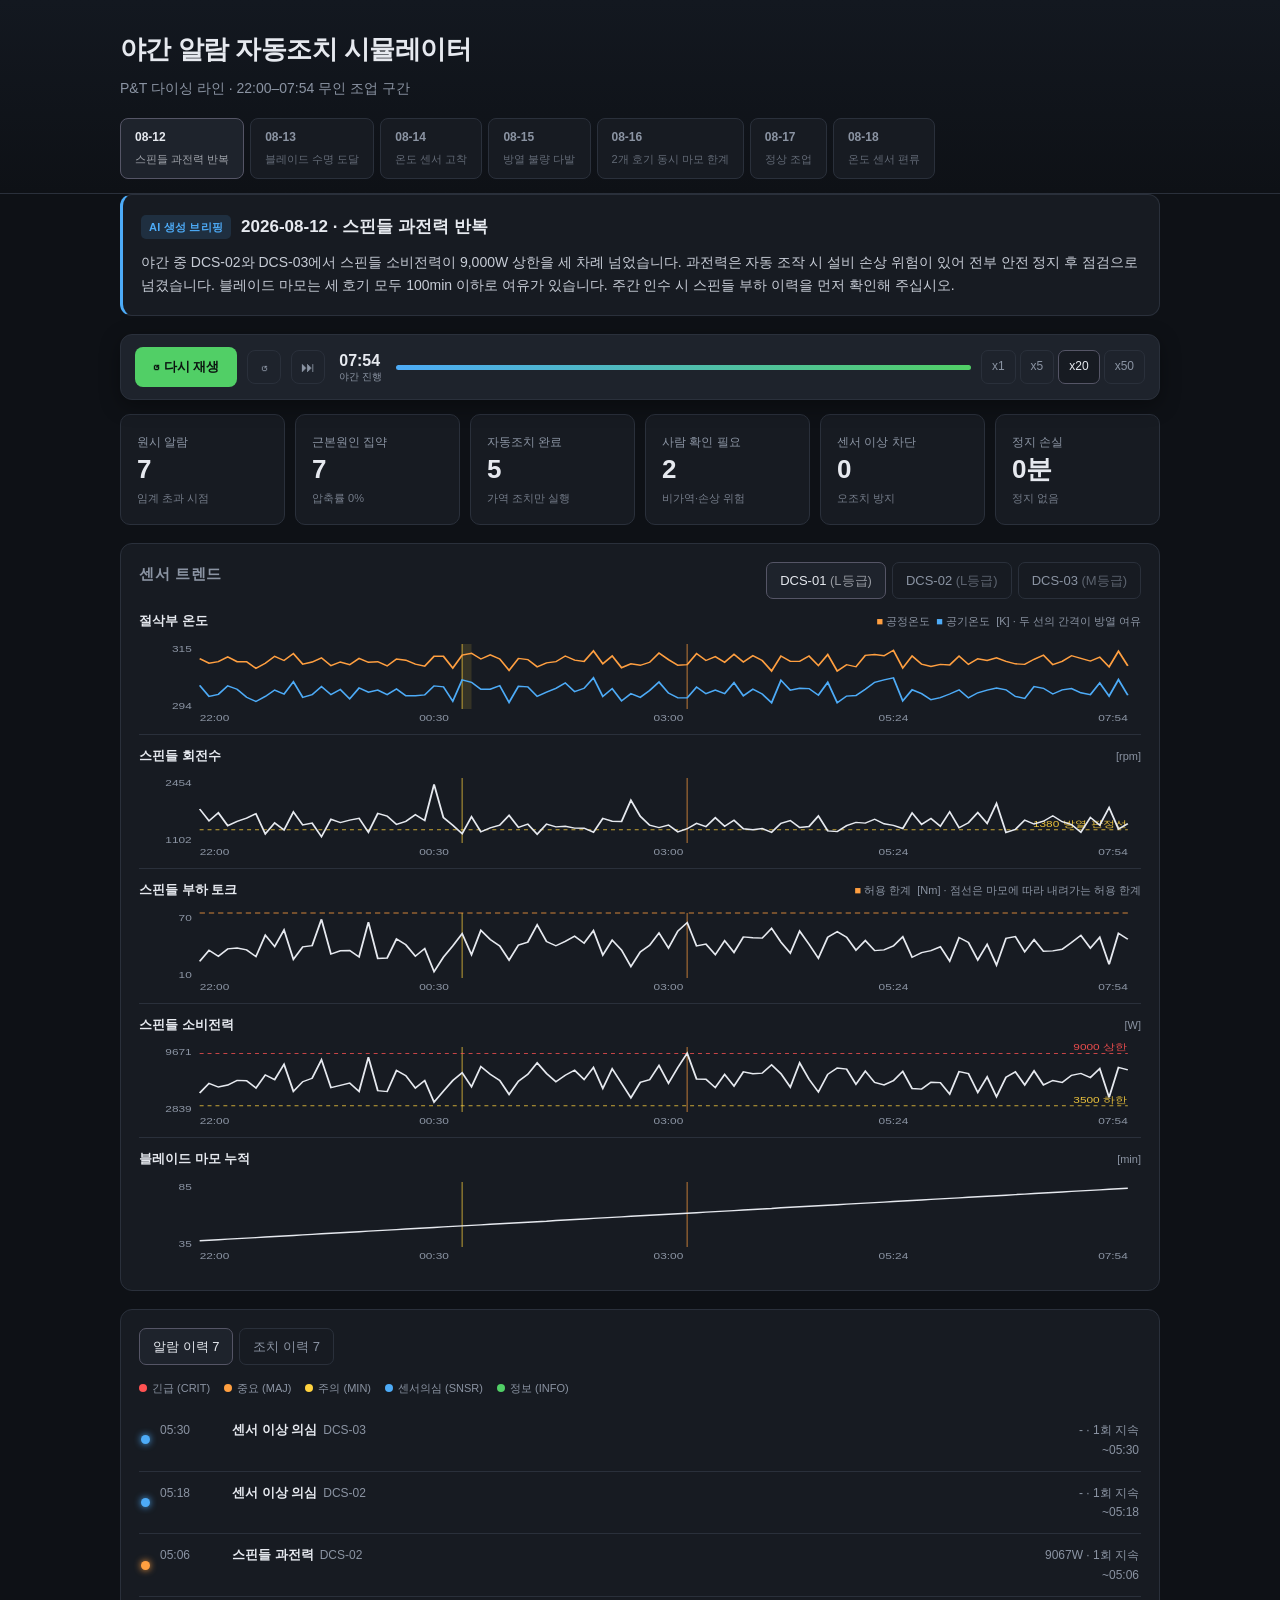
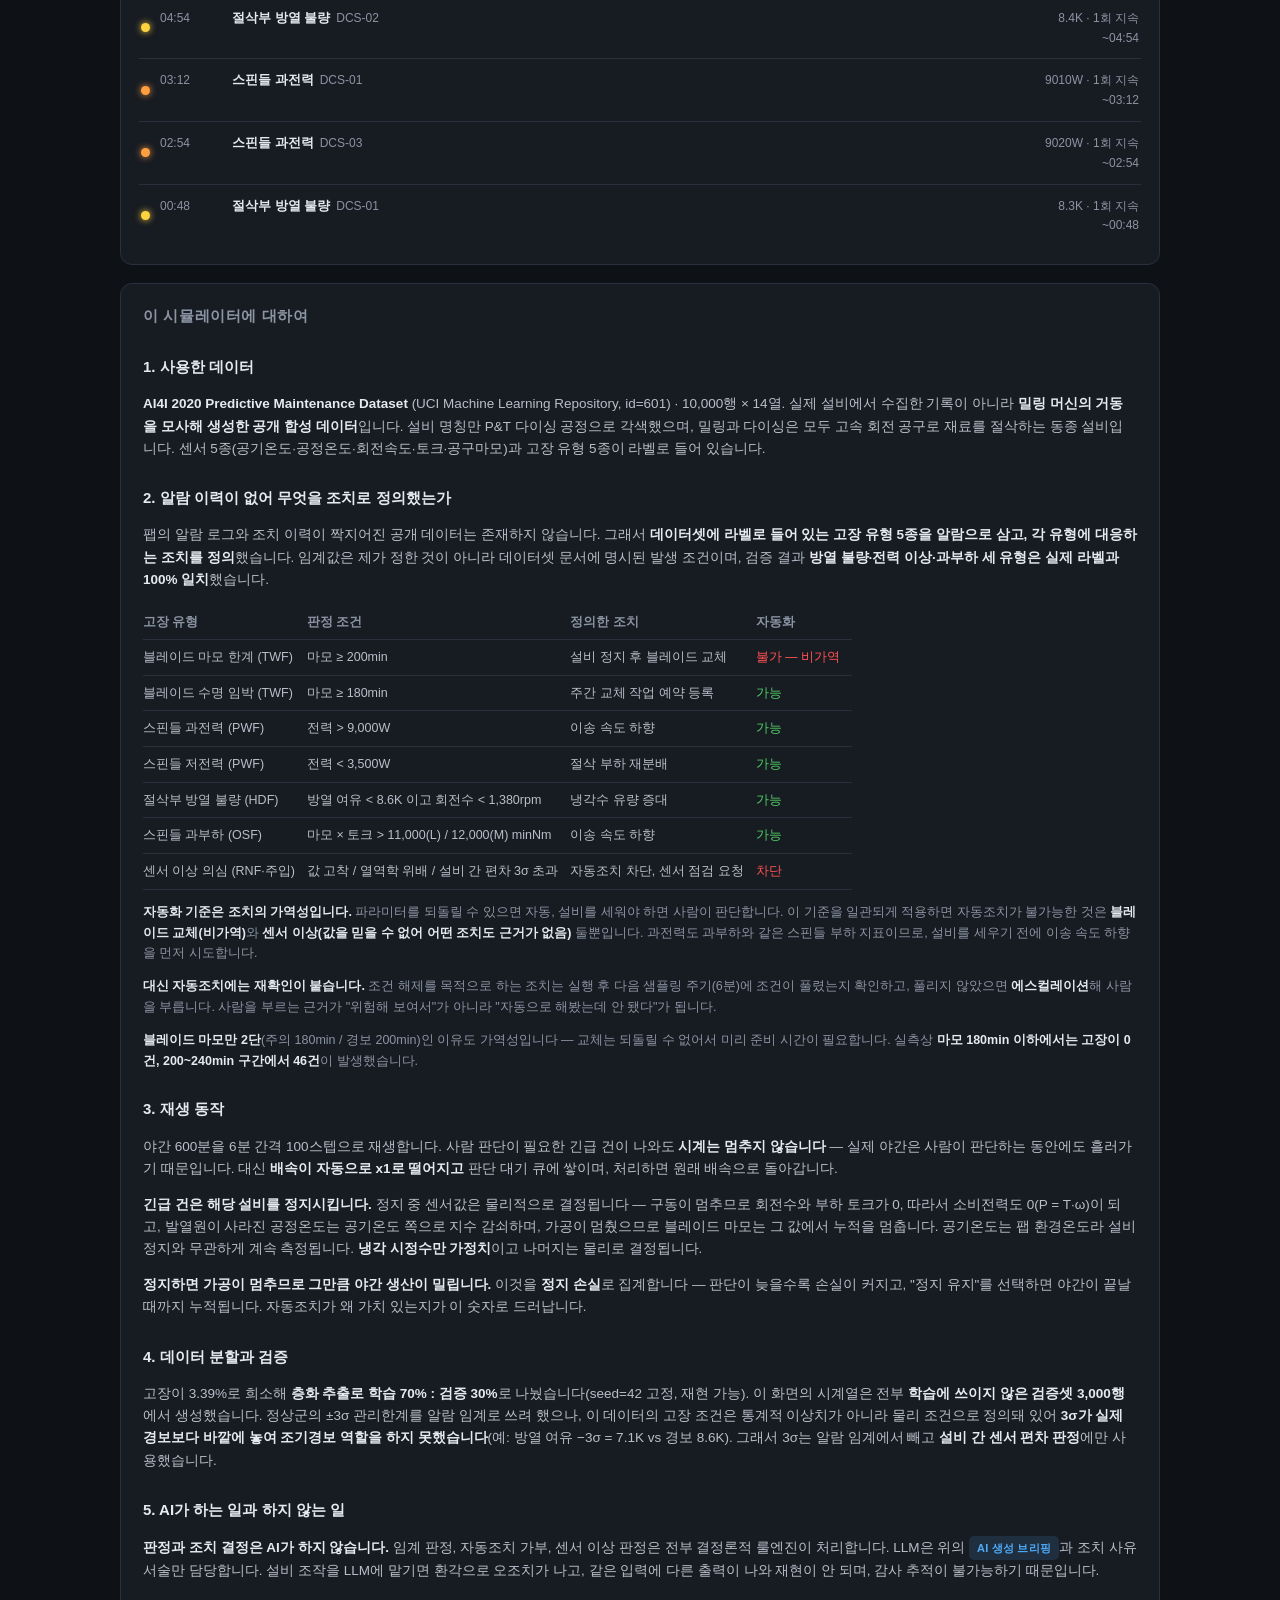
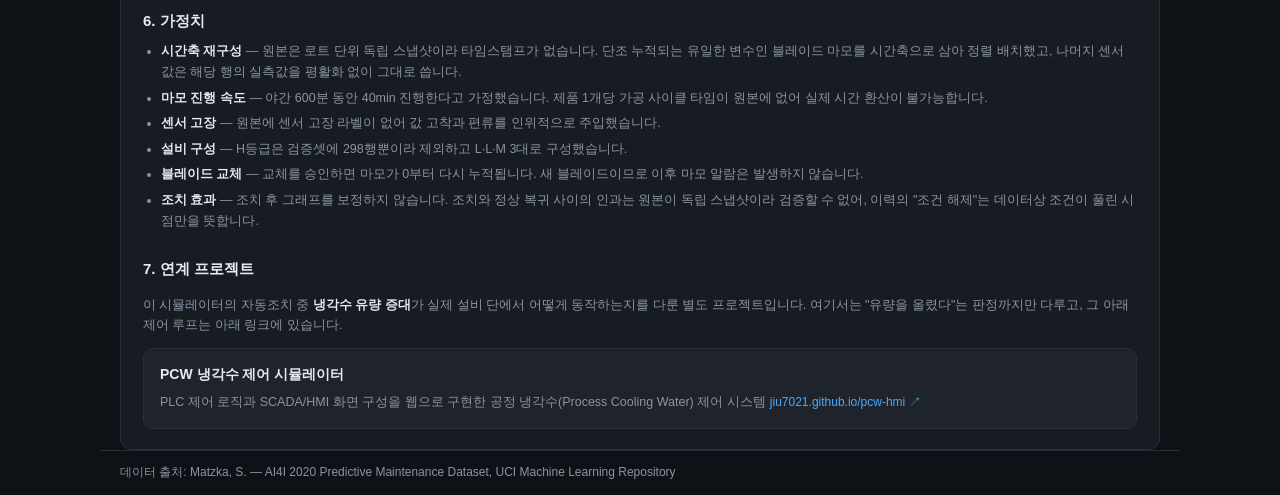
==== commit c0fbb734: "정지 설비 표시 + 블레이드 교체 시 마모 리셋 + PCW 프로젝트 링크 - 어느 설비가 정지 중인지 설비 탭과 상태 바에 표시 (표시가 없어 혼란을 유발) - 블레이드 교체 승인" ====
--- a/index.html
+++ b/index.html
@@ -4,7 +4,7 @@
 <meta charset="utf-8">
 <meta name="viewport" content="width=device-width, initial-scale=1">
 <title>야간 알람 자동조치 시뮬레이터 — P&T 다이싱 라인</title>
-<link rel="stylesheet" href="style.css?v=1787180736">
+<link rel="stylesheet" href="style.css?v=1787181662">
 </head>
 <body>
 <header>
@@ -112,13 +112,23 @@
       <li><b>마모 진행 속도</b> — 야간 600분 동안 40min 진행한다고 가정했습니다. 제품 1개당 가공 사이클 타임이 원본에 없어 실제 시간 환산이 불가능합니다.</li>
       <li><b>센서 고장</b> — 원본에 센서 고장 라벨이 없어 값 고착과 편류를 인위적으로 주입했습니다.</li>
       <li><b>설비 구성</b> — H등급은 검증셋에 298행뿐이라 제외하고 L·L·M 3대로 구성했습니다.</li>
+      <li><b>블레이드 교체</b> — 교체를 승인하면 마모가 0부터 다시 누적됩니다. 새 블레이드이므로 이후 마모 알람은 발생하지 않습니다.</li>
       <li><b>조치 효과</b> — 조치 후 그래프를 보정하지 않습니다. 조치와 정상 복귀 사이의 인과는 원본이 독립 스냅샷이라 검증할 수 없어, 이력의 "조건 해제"는 데이터상 조건이 풀린 시점만을 뜻합니다.</li>
     </ul>
+
+    <h4>7. 연계 프로젝트</h4>
+    <p class="small">이 시뮬레이터의 자동조치 중 <b>냉각수 유량 증대</b>가 실제 설비 단에서 어떻게 동작하는지를 다룬 별도 프로젝트입니다.
+    여기서는 "유량을 올렸다"는 판정까지만 다루고, 그 아래 제어 루프는 아래 링크에 있습니다.</p>
+    <a class="linkbox" href="https://jiu7021.github.io/pcw-hmi/" target="_blank" rel="noopener">
+      <b>PCW 냉각수 제어 시뮬레이터</b>
+      <span>PLC 제어 로직과 SCADA/HMI 화면 구성을 웹으로 구현한 공정 냉각수(Process Cooling Water) 제어 시스템</span>
+      <u>jiu7021.github.io/pcw-hmi &nearr;</u>
+    </a>
   </section>
 </main>
 
 <footer class="wrap"><p>데이터 출처: Matzka, S. — AI4I 2020 Predictive Maintenance Dataset, UCI Machine Learning Repository</p></footer>
-<script src="data.js?v=1787180736"></script>
-<script src="app.js?v=1787180736"></script>
+<script src="data.js?v=1787181662"></script>
+<script src="app.js?v=1787181662"></script>
 </body>
 </html>
--- a/style.css
+++ b/style.css
@@ -144,3 +144,14 @@
 .bar.alert{border-color:rgba(255,82,82,.55);box-shadow:0 6px 20px rgba(255,82,82,.14)}
 .bar.alert .clock span{color:var(--crit)}
 .hold-in+.hold-in{margin-top:8px}
+
+/* 정지 중인 설비 표시 */
+.tabs button.halted{border-color:rgba(255,82,82,.55);color:var(--fg)}
+.stopdot{display:inline-block;margin-left:6px;padding:1px 6px;border-radius:4px;font-size:10px;font-weight:700;
+  background:rgba(255,82,82,.18);color:var(--crit)}
+.linkbox{display:block;background:var(--card2);border:1px solid var(--line);border-radius:10px;
+  padding:14px 16px;margin-top:10px;text-decoration:none;transition:.12s}
+.linkbox:hover{border-color:#556}
+.linkbox b{display:block;color:var(--fg);font-size:14px;margin-bottom:3px}
+.linkbox span{color:var(--mut);font-size:12.5px}
+.linkbox u{color:var(--snsr);text-decoration:none;font-size:12px}
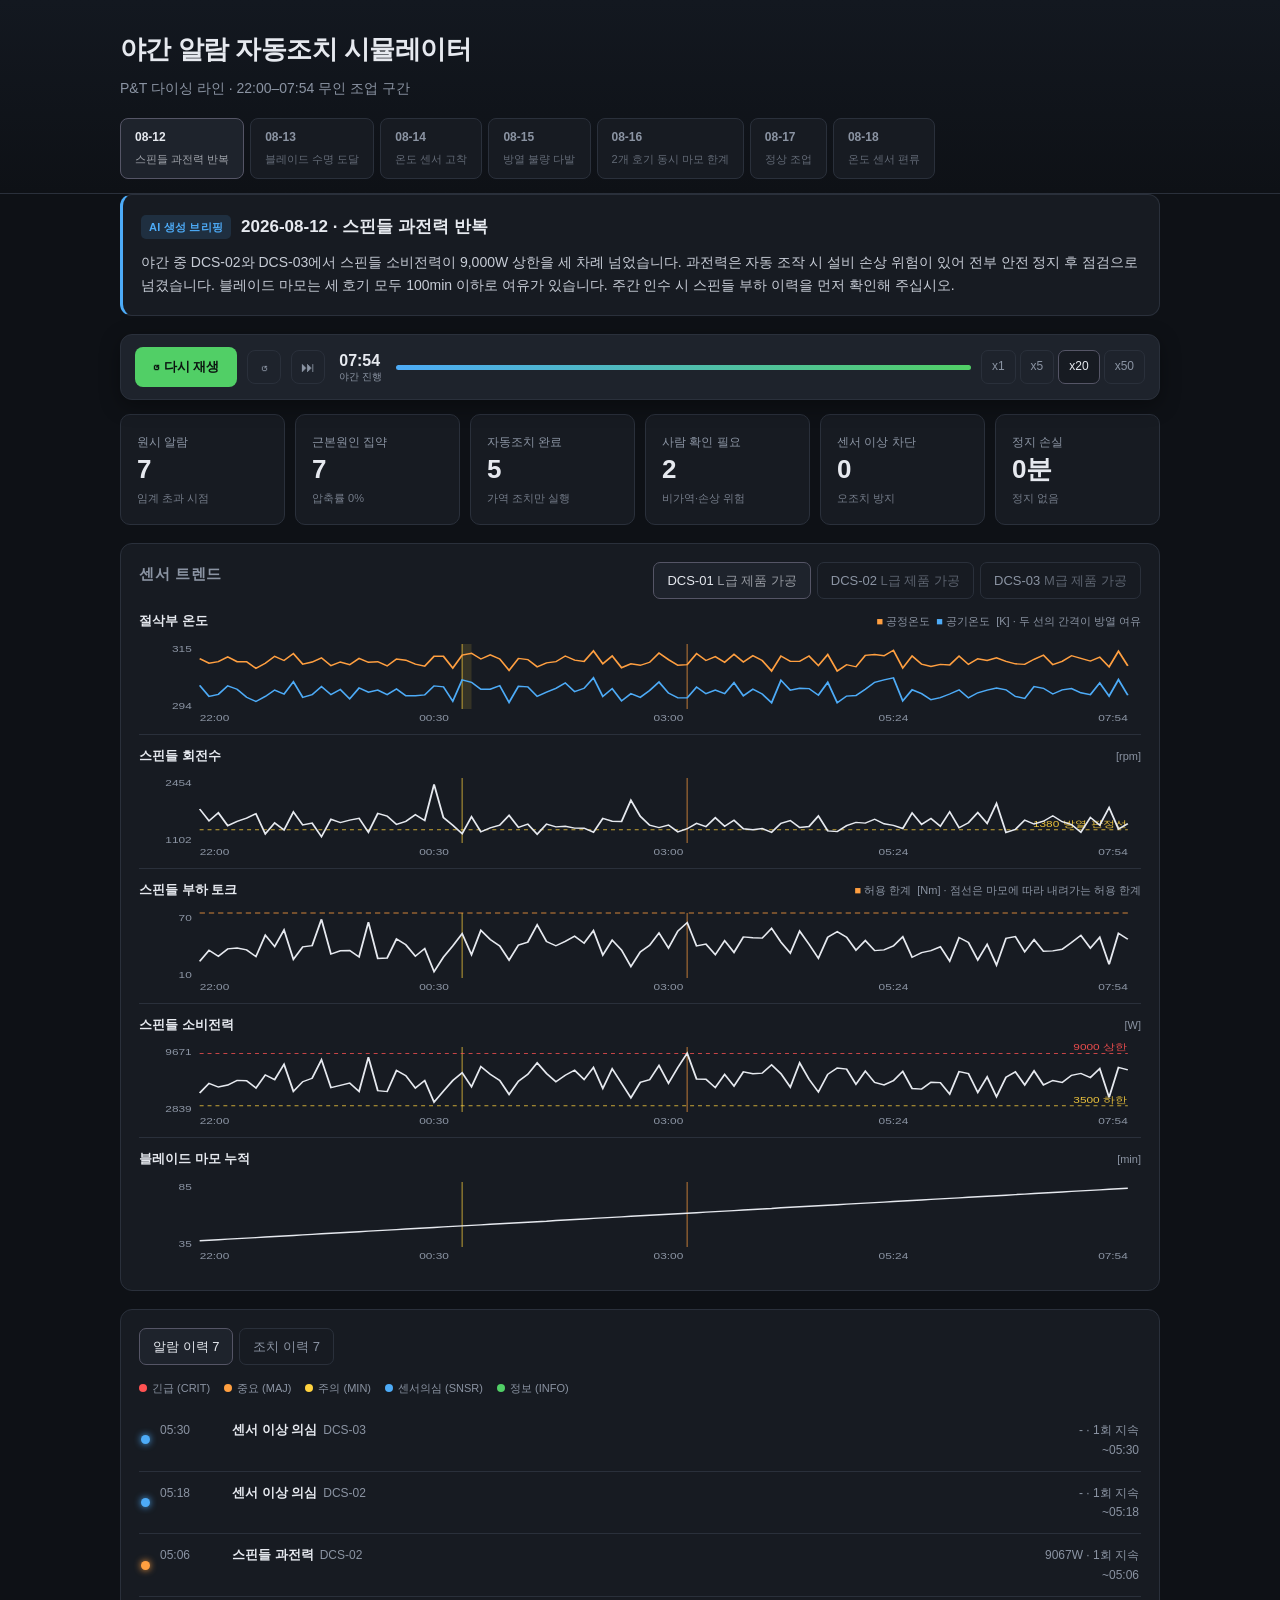
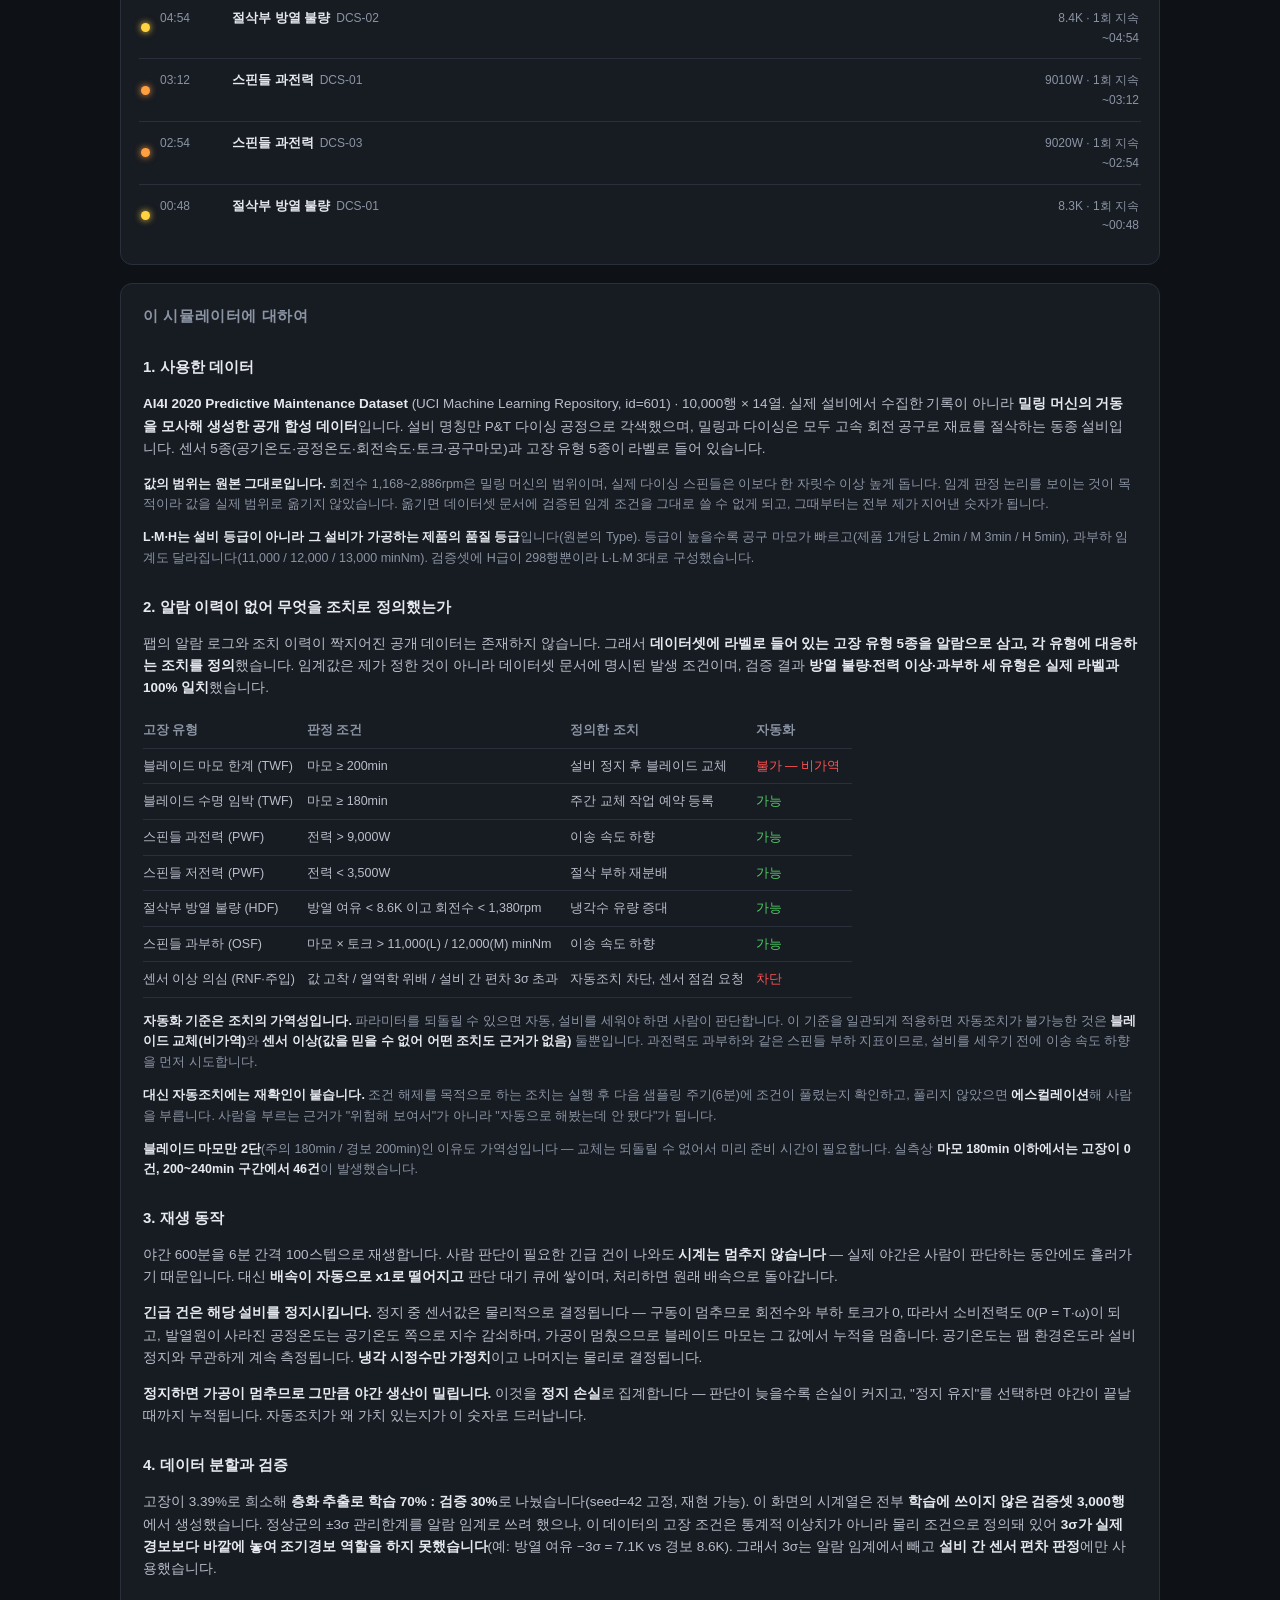
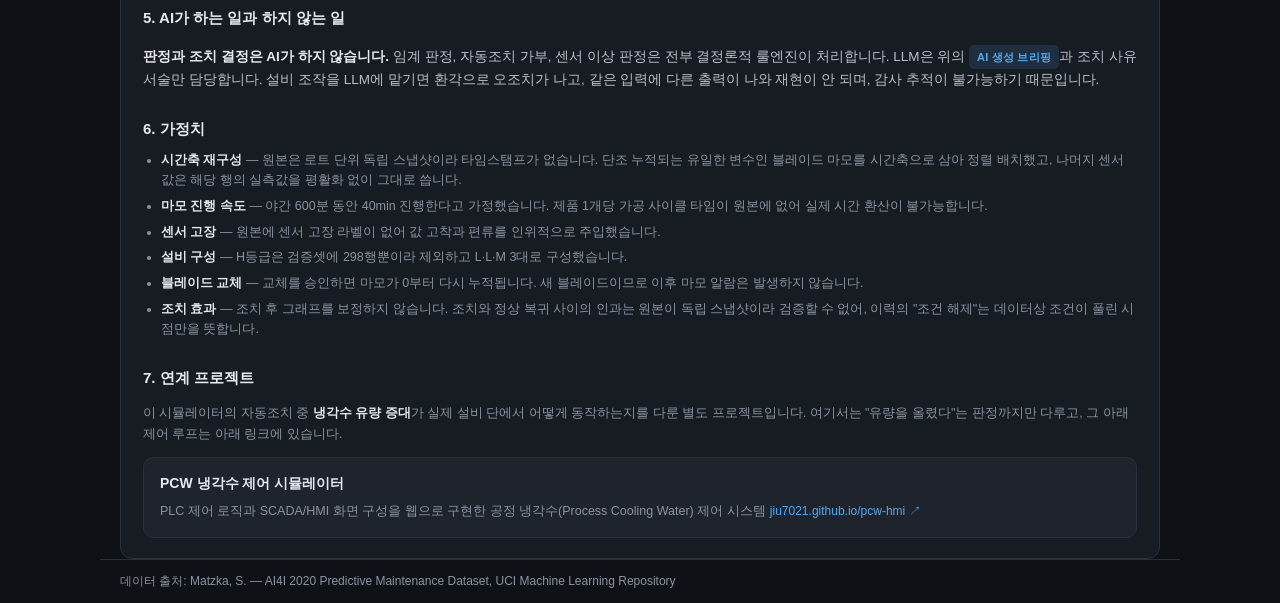
==== commit 534d15e0: "등급 표기 정정 + 센서 값 범위 한계 명시 - L/M/H는 설비 등급이 아니라 가공 제품의 품질 등급 (원본 Type의 의미) - 회전수 등 값의 범위가 밀링 머신 원본이며 실제" ====
--- a/index.html
+++ b/index.html
@@ -4,7 +4,7 @@
 <meta charset="utf-8">
 <meta name="viewport" content="width=device-width, initial-scale=1">
 <title>야간 알람 자동조치 시뮬레이터 — P&T 다이싱 라인</title>
-<link rel="stylesheet" href="style.css?v=1787181662">
+<link rel="stylesheet" href="style.css?v=1787182484">
 </head>
 <body>
 <header>
@@ -58,6 +58,12 @@
     실제 설비에서 수집한 기록이 아니라 <b>밀링 머신의 거동을 모사해 생성한 공개 합성 데이터</b>입니다.
     설비 명칭만 P&amp;T 다이싱 공정으로 각색했으며, 밀링과 다이싱은 모두 고속 회전 공구로 재료를 절삭하는 동종 설비입니다.
     센서 5종(공기온도·공정온도·회전속도·토크·공구마모)과 고장 유형 5종이 라벨로 들어 있습니다.</p>
+    <p class="small"><b>값의 범위는 원본 그대로입니다.</b> 회전수 1,168~2,886rpm은 밀링 머신의 범위이며,
+    실제 다이싱 스핀들은 이보다 한 자릿수 이상 높게 돕니다. 임계 판정 논리를 보이는 것이 목적이라 값을 실제 범위로 옮기지 않았습니다.
+    옮기면 데이터셋 문서에 검증된 임계 조건을 그대로 쓸 수 없게 되고, 그때부터는 전부 제가 지어낸 숫자가 됩니다.</p>
+    <p class="small"><b>L·M·H는 설비 등급이 아니라 그 설비가 가공하는 제품의 품질 등급</b>입니다(원본의 Type).
+    등급이 높을수록 공구 마모가 빠르고(제품 1개당 L 2min / M 3min / H 5min), 과부하 임계도 달라집니다(11,000 / 12,000 / 13,000 minNm).
+    검증셋에 H급이 298행뿐이라 L·L·M 3대로 구성했습니다.</p>
 
     <h4>2. 알람 이력이 없어 무엇을 조치로 정의했는가</h4>
     <p>팹의 알람 로그와 조치 이력이 짝지어진 공개 데이터는 존재하지 않습니다. 그래서 <b>데이터셋에 라벨로 들어 있는 고장 유형 5종을 알람으로 삼고, 각 유형에 대응하는 조치를 정의</b>했습니다.
@@ -128,7 +134,7 @@
 </main>
 
 <footer class="wrap"><p>데이터 출처: Matzka, S. — AI4I 2020 Predictive Maintenance Dataset, UCI Machine Learning Repository</p></footer>
-<script src="data.js?v=1787181662"></script>
-<script src="app.js?v=1787181662"></script>
+<script src="data.js?v=1787182484"></script>
+<script src="app.js?v=1787182484"></script>
 </body>
 </html>
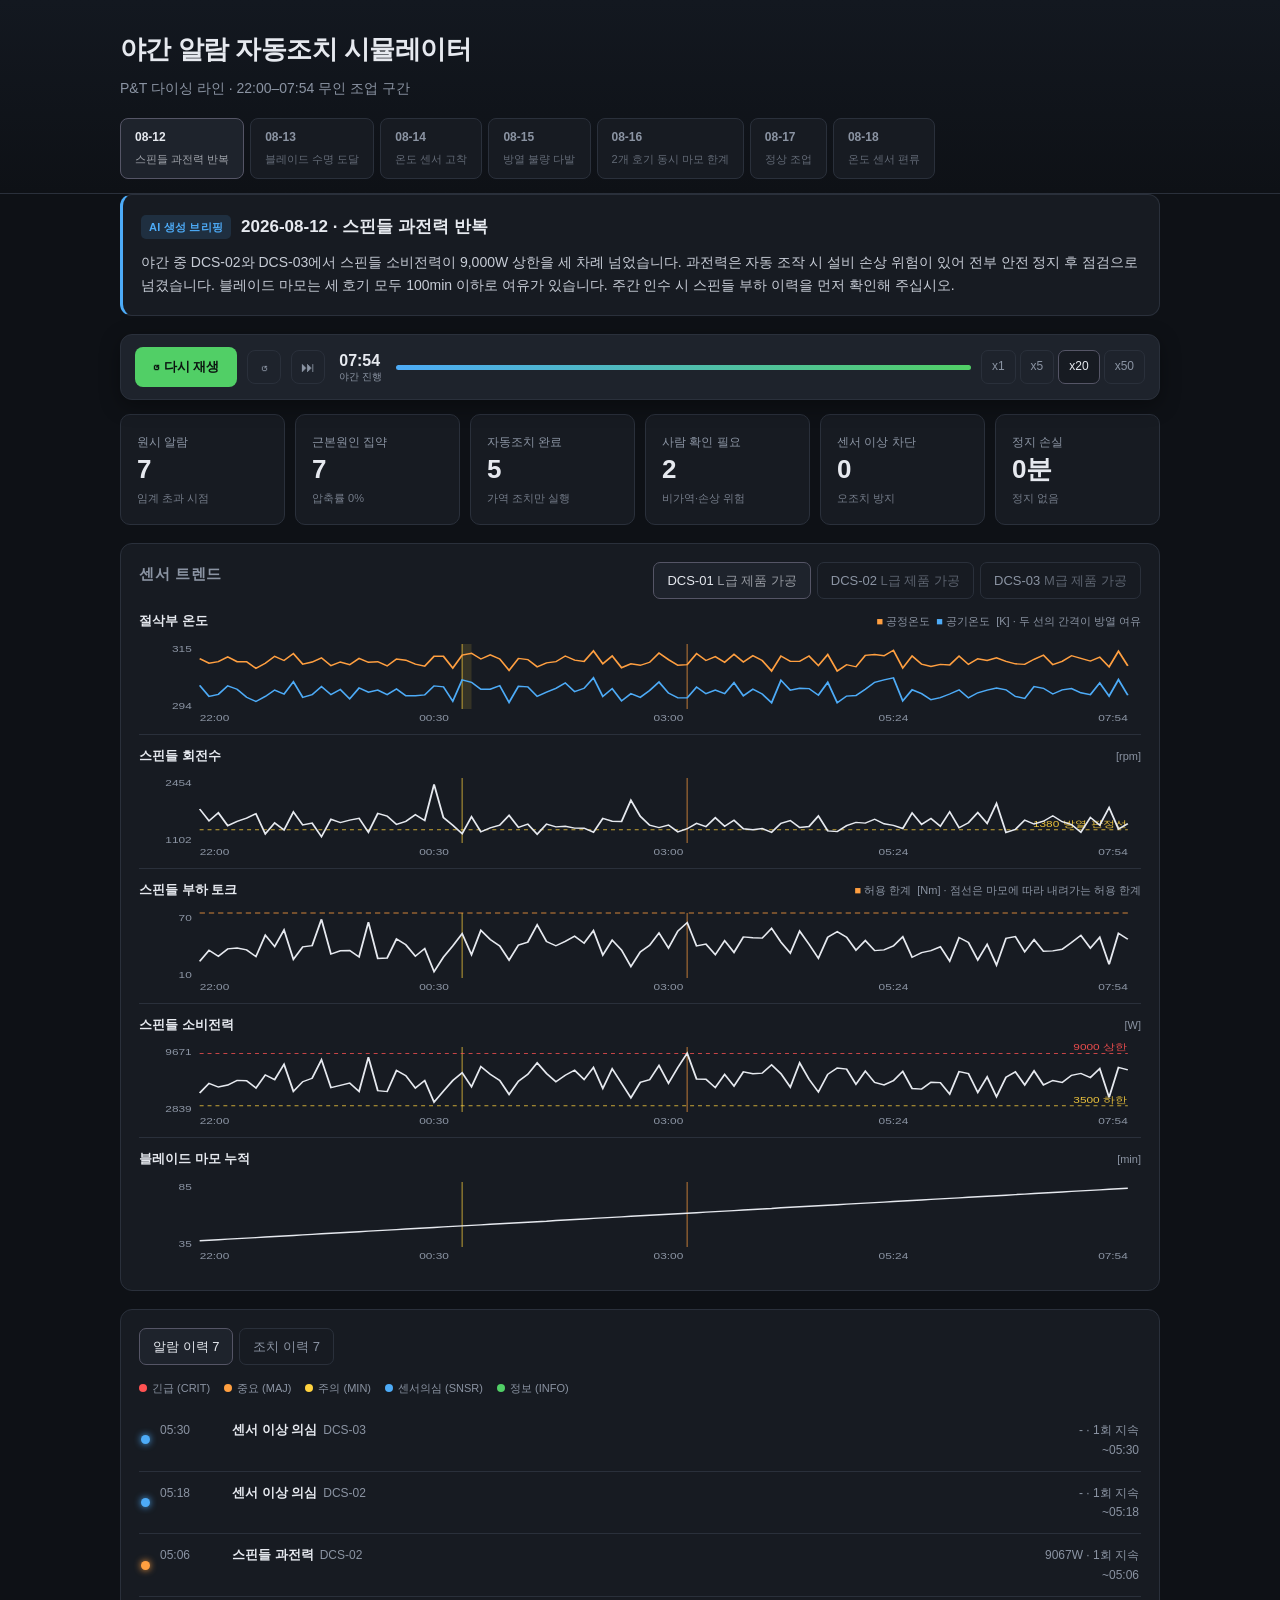
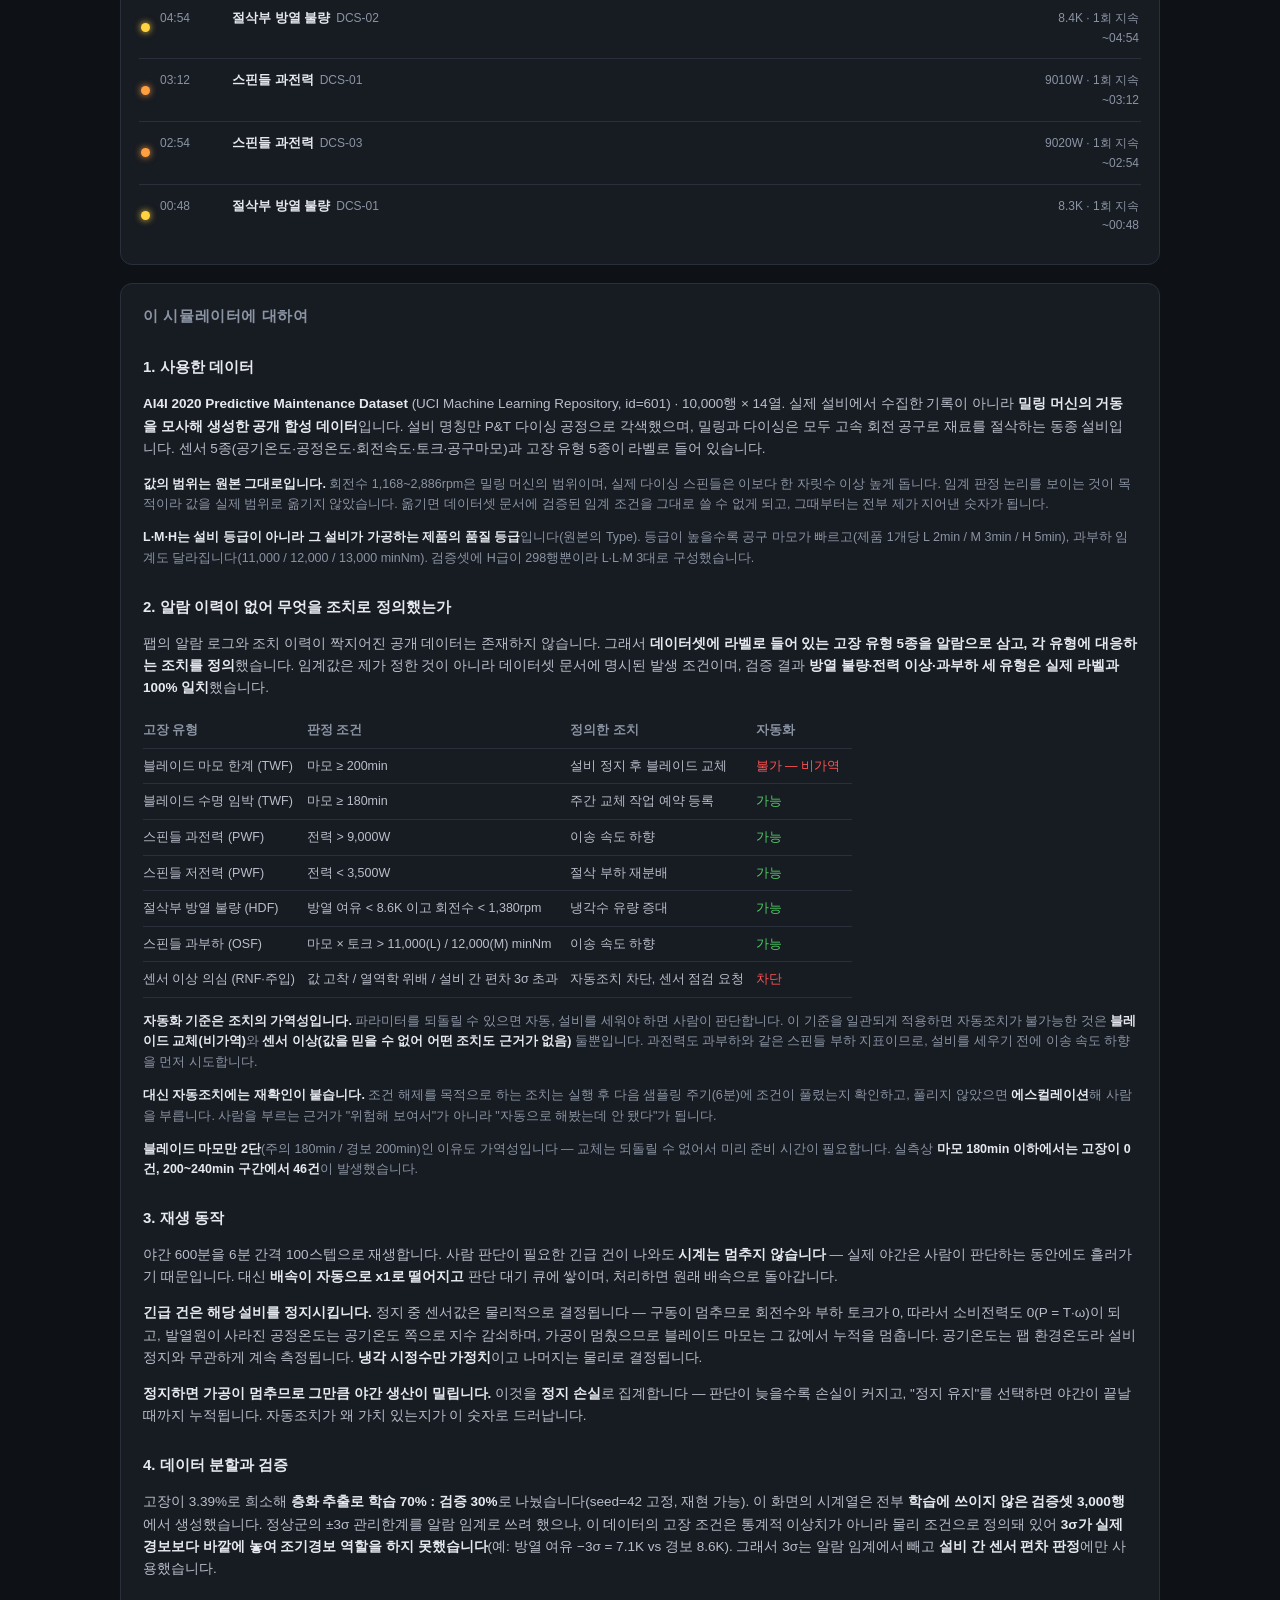
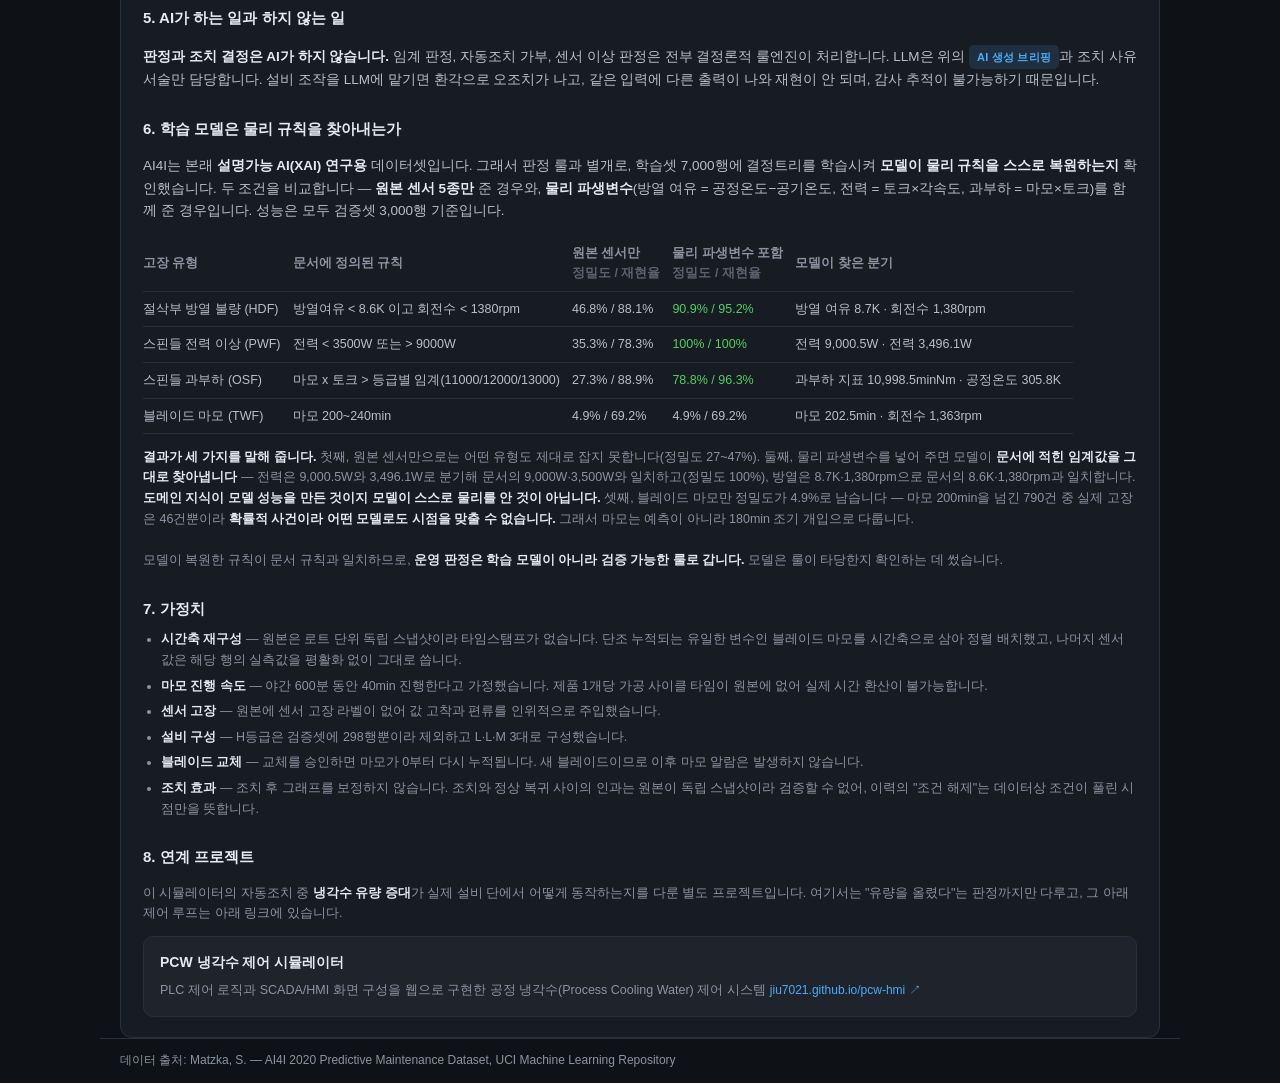
==== commit 8bf051fd: "결정트리 XAI 검증 추가 - 학습셋 7000행으로 고장 유형별 결정트리 학습, 검증셋에서 성능 측정 - 원본 센서만 준 경우와 물리 파생변수를 준 경우를 비교 - 파생변수 제공 " ====
--- a/index.html
+++ b/index.html
@@ -4,7 +4,7 @@
 <meta charset="utf-8">
 <meta name="viewport" content="width=device-width, initial-scale=1">
 <title>야간 알람 자동조치 시뮬레이터 — P&T 다이싱 라인</title>
-<link rel="stylesheet" href="style.css?v=1787182484">
+<link rel="stylesheet" href="style.css?v=1787271152">
 </head>
 <body>
 <header>
@@ -112,7 +112,15 @@
     LLM은 위의 <span class="tag sm">AI 생성 브리핑</span>과 조치 사유 서술만 담당합니다.
     설비 조작을 LLM에 맡기면 환각으로 오조치가 나고, 같은 입력에 다른 출력이 나와 재현이 안 되며, 감사 추적이 불가능하기 때문입니다.</p>
 
-    <h4>6. 가정치</h4>
+    <h4>6. 학습 모델은 물리 규칙을 찾아내는가</h4>
+    <p>AI4I는 본래 <b>설명가능 AI(XAI) 연구용</b> 데이터셋입니다. 그래서 판정 룰과 별개로,
+    학습셋 7,000행에 결정트리를 학습시켜 <b>모델이 물리 규칙을 스스로 복원하는지</b> 확인했습니다.
+    두 조건을 비교합니다 — <b>원본 센서 5종만</b> 준 경우와, <b>물리 파생변수</b>(방열 여유 = 공정온도−공기온도, 전력 = 토크×각속도, 과부하 = 마모×토크)를
+    함께 준 경우입니다. 성능은 모두 검증셋 3,000행 기준입니다.</p>
+    <div id="tree"></div>
+    <p class="small" id="treeNote"></p>
+
+    <h4>7. 가정치</h4>
     <ul class="small">
       <li><b>시간축 재구성</b> — 원본은 로트 단위 독립 스냅샷이라 타임스탬프가 없습니다. 단조 누적되는 유일한 변수인 블레이드 마모를 시간축으로 삼아 정렬 배치했고, 나머지 센서값은 해당 행의 실측값을 평활화 없이 그대로 씁니다.</li>
       <li><b>마모 진행 속도</b> — 야간 600분 동안 40min 진행한다고 가정했습니다. 제품 1개당 가공 사이클 타임이 원본에 없어 실제 시간 환산이 불가능합니다.</li>
@@ -122,7 +130,7 @@
       <li><b>조치 효과</b> — 조치 후 그래프를 보정하지 않습니다. 조치와 정상 복귀 사이의 인과는 원본이 독립 스냅샷이라 검증할 수 없어, 이력의 "조건 해제"는 데이터상 조건이 풀린 시점만을 뜻합니다.</li>
     </ul>
 
-    <h4>7. 연계 프로젝트</h4>
+    <h4>8. 연계 프로젝트</h4>
     <p class="small">이 시뮬레이터의 자동조치 중 <b>냉각수 유량 증대</b>가 실제 설비 단에서 어떻게 동작하는지를 다룬 별도 프로젝트입니다.
     여기서는 "유량을 올렸다"는 판정까지만 다루고, 그 아래 제어 루프는 아래 링크에 있습니다.</p>
     <a class="linkbox" href="https://jiu7021.github.io/pcw-hmi/" target="_blank" rel="noopener">
@@ -134,7 +142,7 @@
 </main>
 
 <footer class="wrap"><p>데이터 출처: Matzka, S. — AI4I 2020 Predictive Maintenance Dataset, UCI Machine Learning Repository</p></footer>
-<script src="data.js?v=1787182484"></script>
-<script src="app.js?v=1787182484"></script>
+<script src="data.js?v=1787271152"></script>
+<script src="app.js?v=1787271152"></script>
 </body>
 </html>
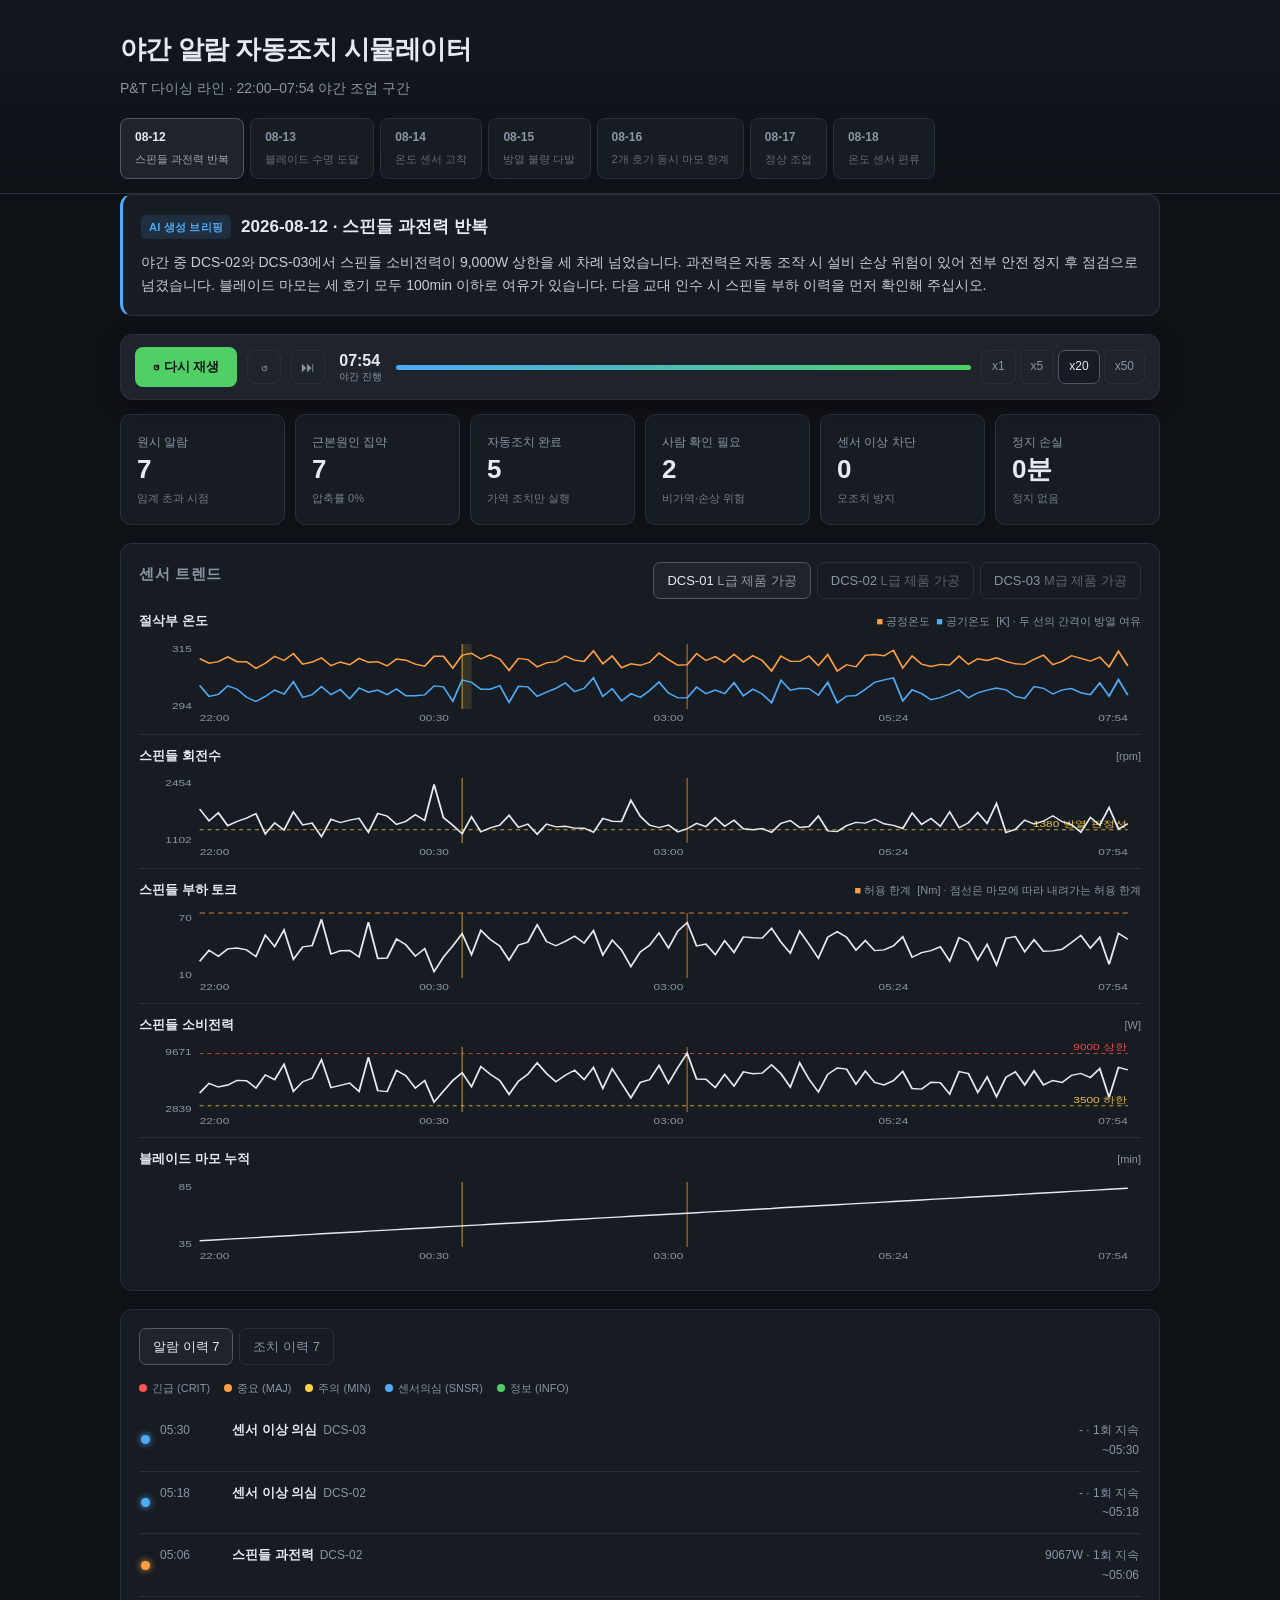
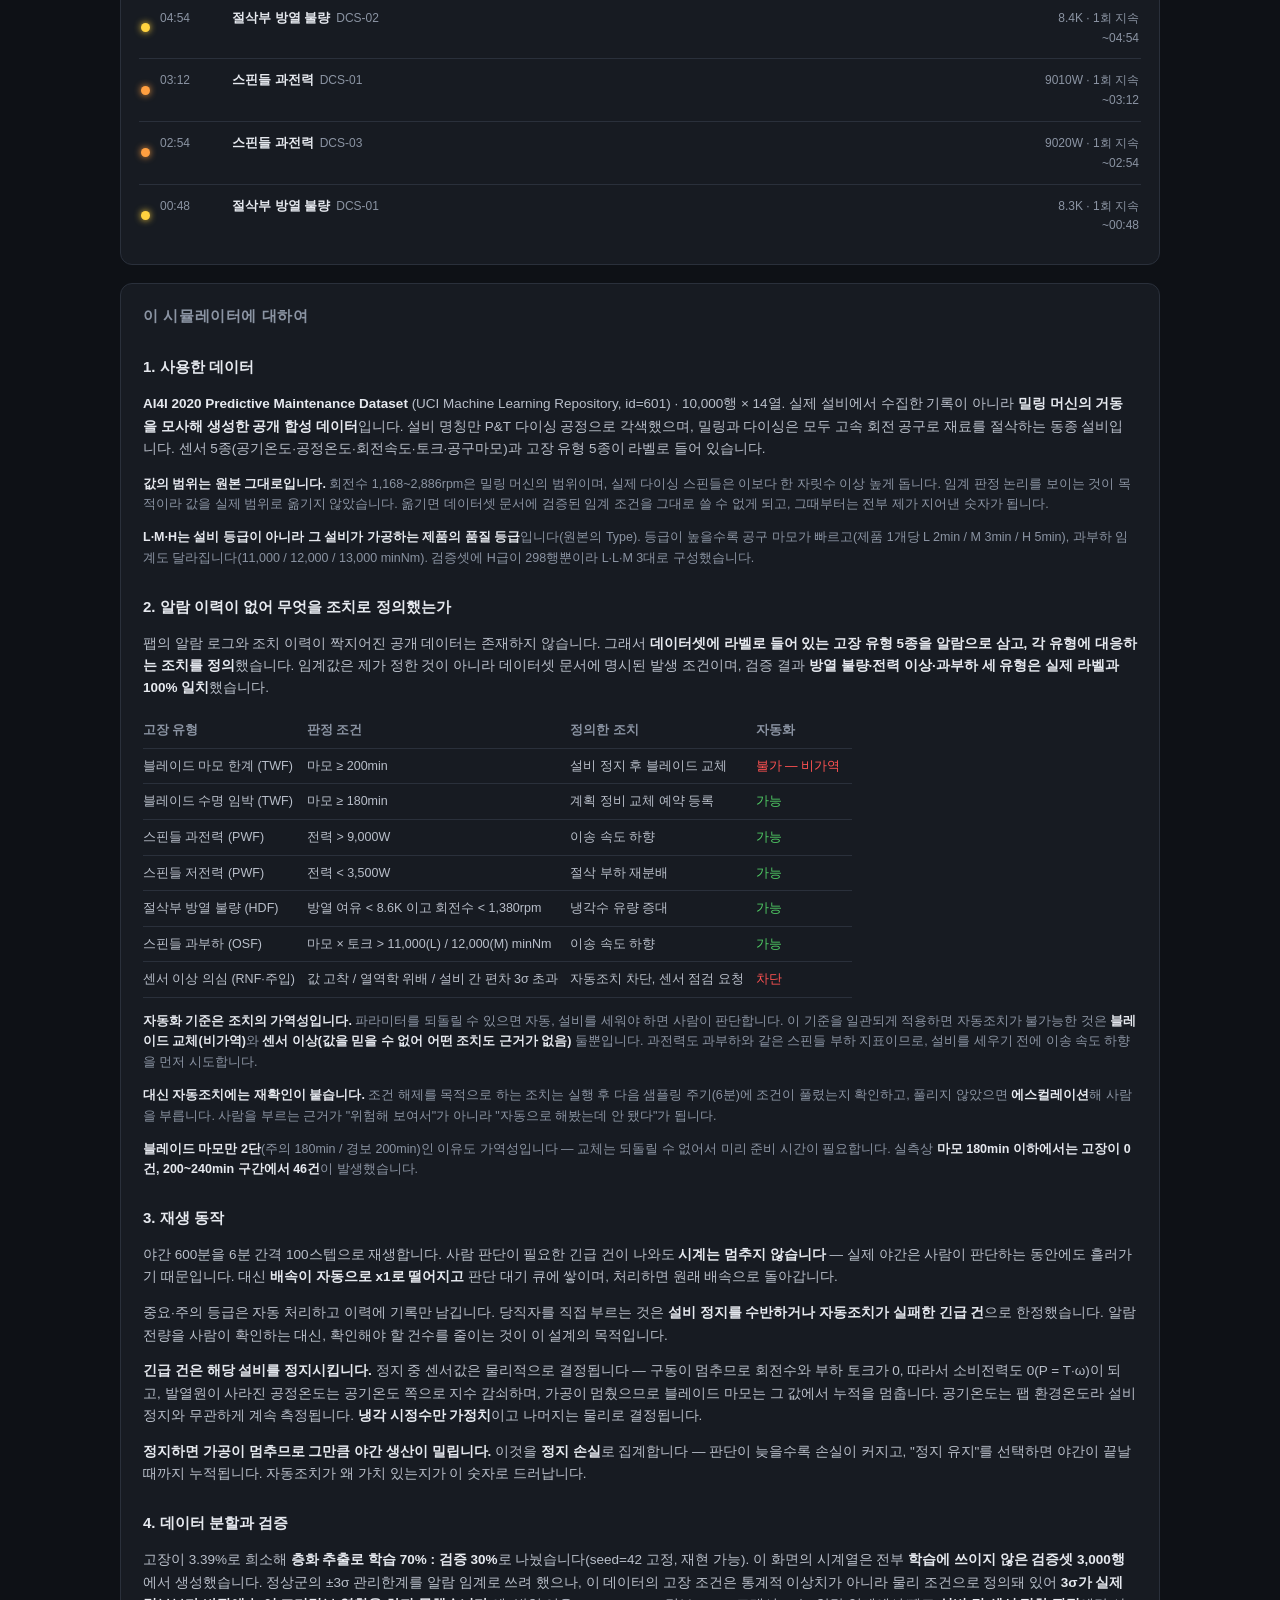
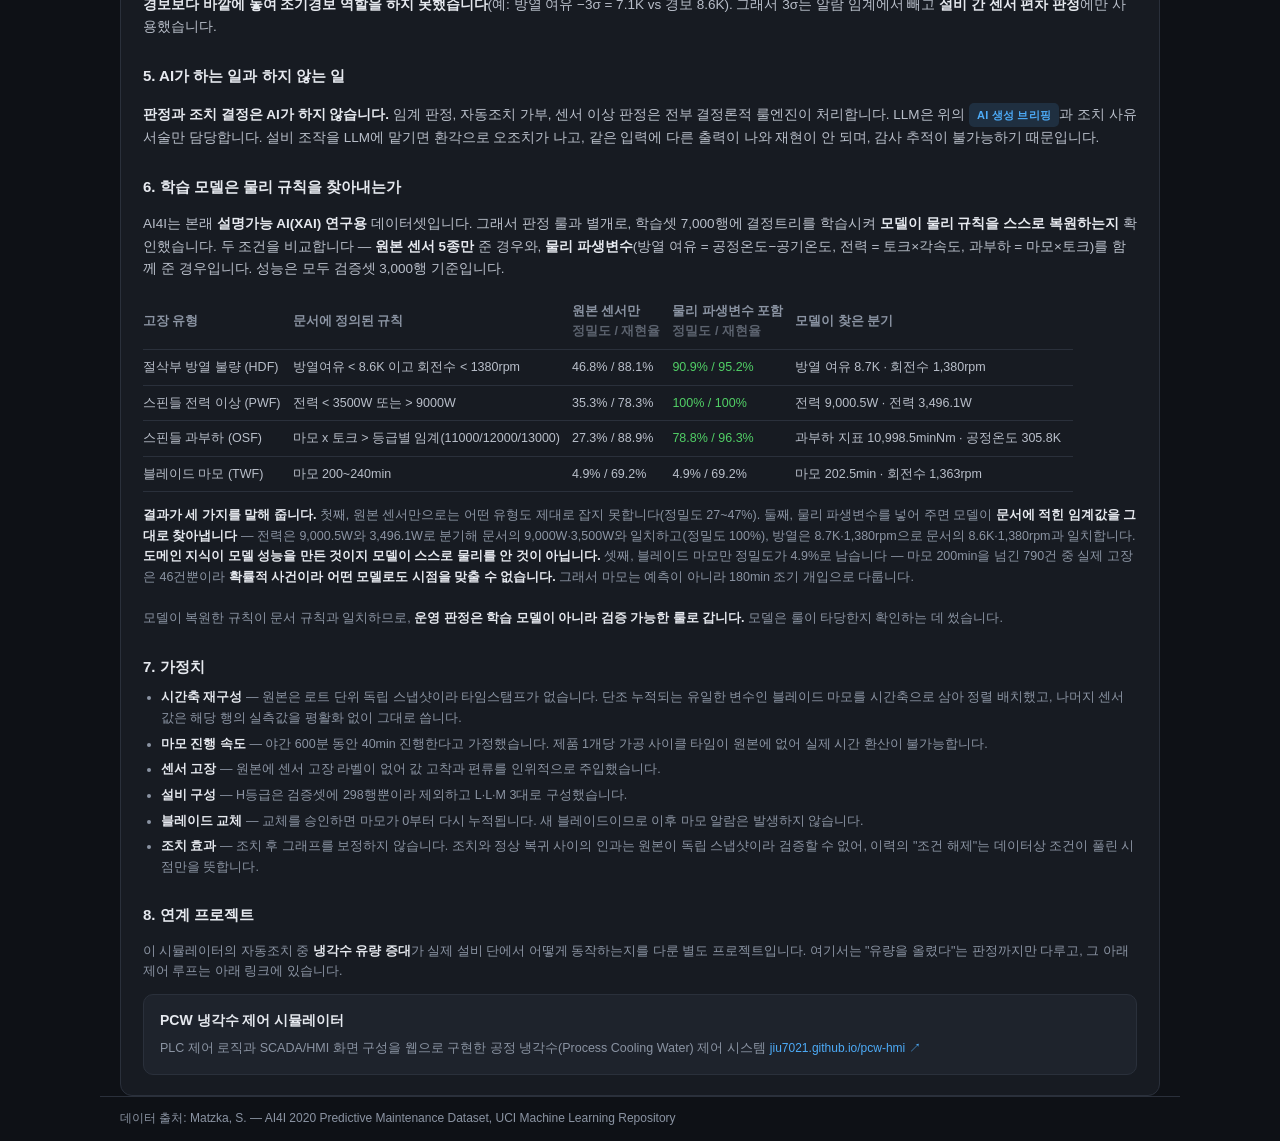
==== commit e0e4d2ec: "무인 조업 전제 제거 — 4조 3교대 24시간 운영 반영 - '무인 조업 구간' -> '야간 조업 구간' (야간에도 교대 근무자가 상주하므로 사실과 다름) - '주간 교체 작업 예" ====
--- a/index.html
+++ b/index.html
@@ -4,13 +4,13 @@
 <meta charset="utf-8">
 <meta name="viewport" content="width=device-width, initial-scale=1">
 <title>야간 알람 자동조치 시뮬레이터 — P&T 다이싱 라인</title>
-<link rel="stylesheet" href="style.css?v=1787271152">
+<link rel="stylesheet" href="style.css?v=1787476522">
 </head>
 <body>
 <header>
   <div class="wrap">
     <h1>야간 알람 자동조치 시뮬레이터</h1>
-    <p class="sub">P&amp;T 다이싱 라인 · 22:00–07:54 무인 조업 구간</p>
+    <p class="sub">P&amp;T 다이싱 라인 · 22:00–07:54 야간 조업 구간</p>
     <nav id="days" class="days"></nav>
   </div>
 </header>
@@ -71,7 +71,7 @@
     <table class="tb">
       <tr><th>고장 유형</th><th>판정 조건</th><th>정의한 조치</th><th>자동화</th></tr>
       <tr><td>블레이드 마모 한계 (TWF)</td><td>마모 ≥ 200min</td><td>설비 정지 후 블레이드 교체</td><td class="no">불가 — 비가역</td></tr>
-      <tr><td>블레이드 수명 임박 (TWF)</td><td>마모 ≥ 180min</td><td>주간 교체 작업 예약 등록</td><td class="ok">가능</td></tr>
+      <tr><td>블레이드 수명 임박 (TWF)</td><td>마모 ≥ 180min</td><td>계획 정비 교체 예약 등록</td><td class="ok">가능</td></tr>
       <tr><td>스핀들 과전력 (PWF)</td><td>전력 &gt; 9,000W</td><td>이송 속도 하향</td><td class="ok">가능</td></tr>
       <tr><td>스핀들 저전력 (PWF)</td><td>전력 &lt; 3,500W</td><td>절삭 부하 재분배</td><td class="ok">가능</td></tr>
       <tr><td>절삭부 방열 불량 (HDF)</td><td>방열 여유 &lt; 8.6K 이고 회전수 &lt; 1,380rpm</td><td>냉각수 유량 증대</td><td class="ok">가능</td></tr>
@@ -91,6 +91,9 @@
     <p>야간 600분을 6분 간격 100스텝으로 재생합니다. 사람 판단이 필요한 긴급 건이 나와도 <b>시계는 멈추지 않습니다</b> —
     실제 야간은 사람이 판단하는 동안에도 흘러가기 때문입니다. 대신 <b>배속이 자동으로 x1로 떨어지고</b> 판단 대기 큐에 쌓이며,
     처리하면 원래 배속으로 돌아갑니다.</p>
+    <p>중요·주의 등급은 자동 처리하고 이력에 기록만 남깁니다. 당직자를 직접 부르는 것은
+    <b>설비 정지를 수반하거나 자동조치가 실패한 긴급 건</b>으로 한정했습니다.
+    알람 전량을 사람이 확인하는 대신, 확인해야 할 건수를 줄이는 것이 이 설계의 목적입니다.</p>
     <p><b>긴급 건은 해당 설비를 정지시킵니다.</b> 정지 중 센서값은 물리적으로 결정됩니다 —
     구동이 멈추므로 회전수와 부하 토크가 0, 따라서 소비전력도 0(P = T·ω)이 되고,
     발열원이 사라진 공정온도는 공기온도 쪽으로 지수 감쇠하며, 가공이 멈췄으므로 블레이드 마모는 그 값에서 누적을 멈춥니다.
@@ -142,7 +145,7 @@
 </main>
 
 <footer class="wrap"><p>데이터 출처: Matzka, S. — AI4I 2020 Predictive Maintenance Dataset, UCI Machine Learning Repository</p></footer>
-<script src="data.js?v=1787271152"></script>
-<script src="app.js?v=1787271152"></script>
+<script src="data.js?v=1787476522"></script>
+<script src="app.js?v=1787476522"></script>
 </body>
 </html>
